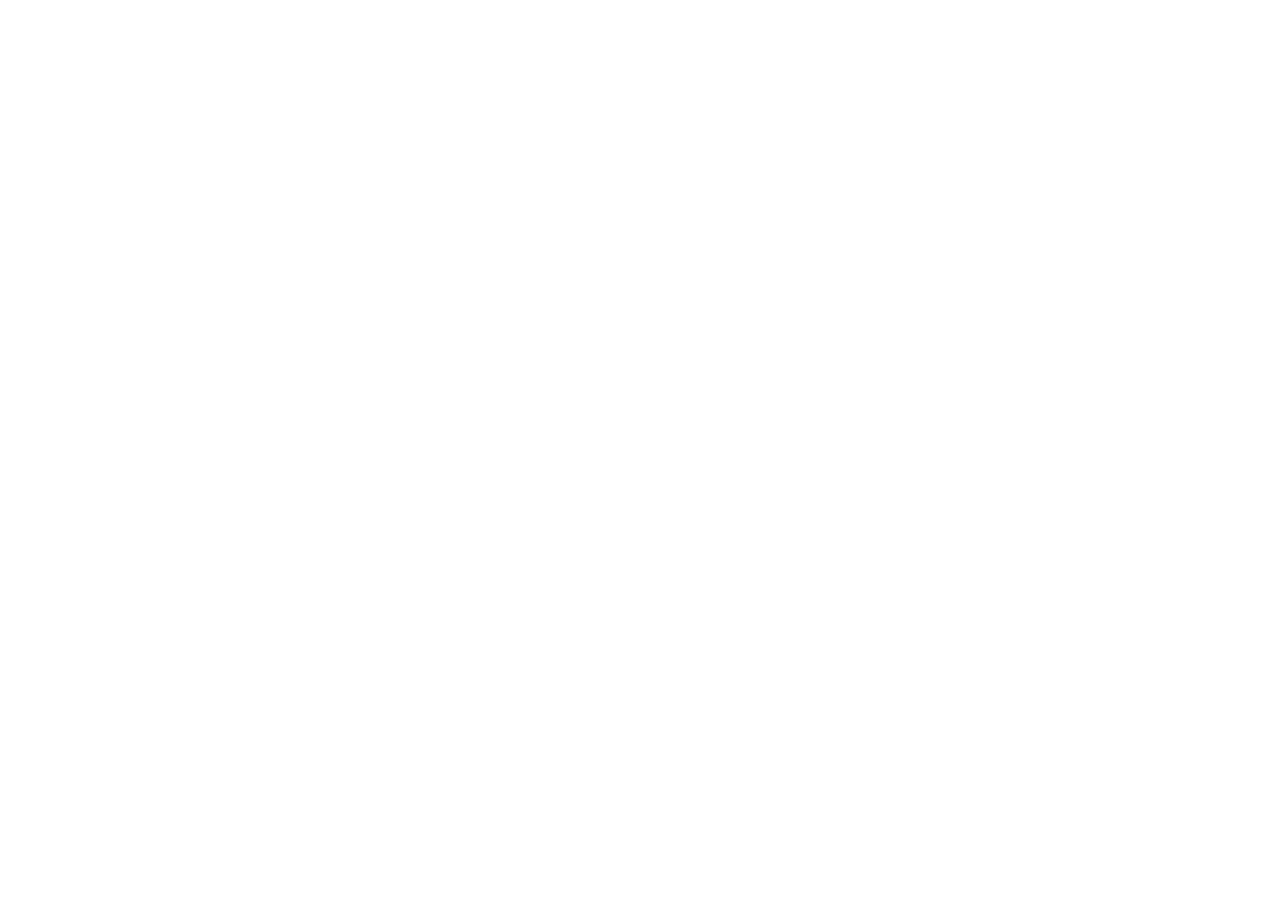
==== index.html @ be5d737d "Initial commit" ====
<!DOCTYPE html>
<html lang="en">
<head>
    <meta charset="UTF-8">
    <meta name="viewport" content="width=device-width, initial-scale=1.0">
    <meta http-equiv="X-UA-Compatible" content="ie=edge">
    <title>Document</title>
</head>
<body>
    
</body>
</html>
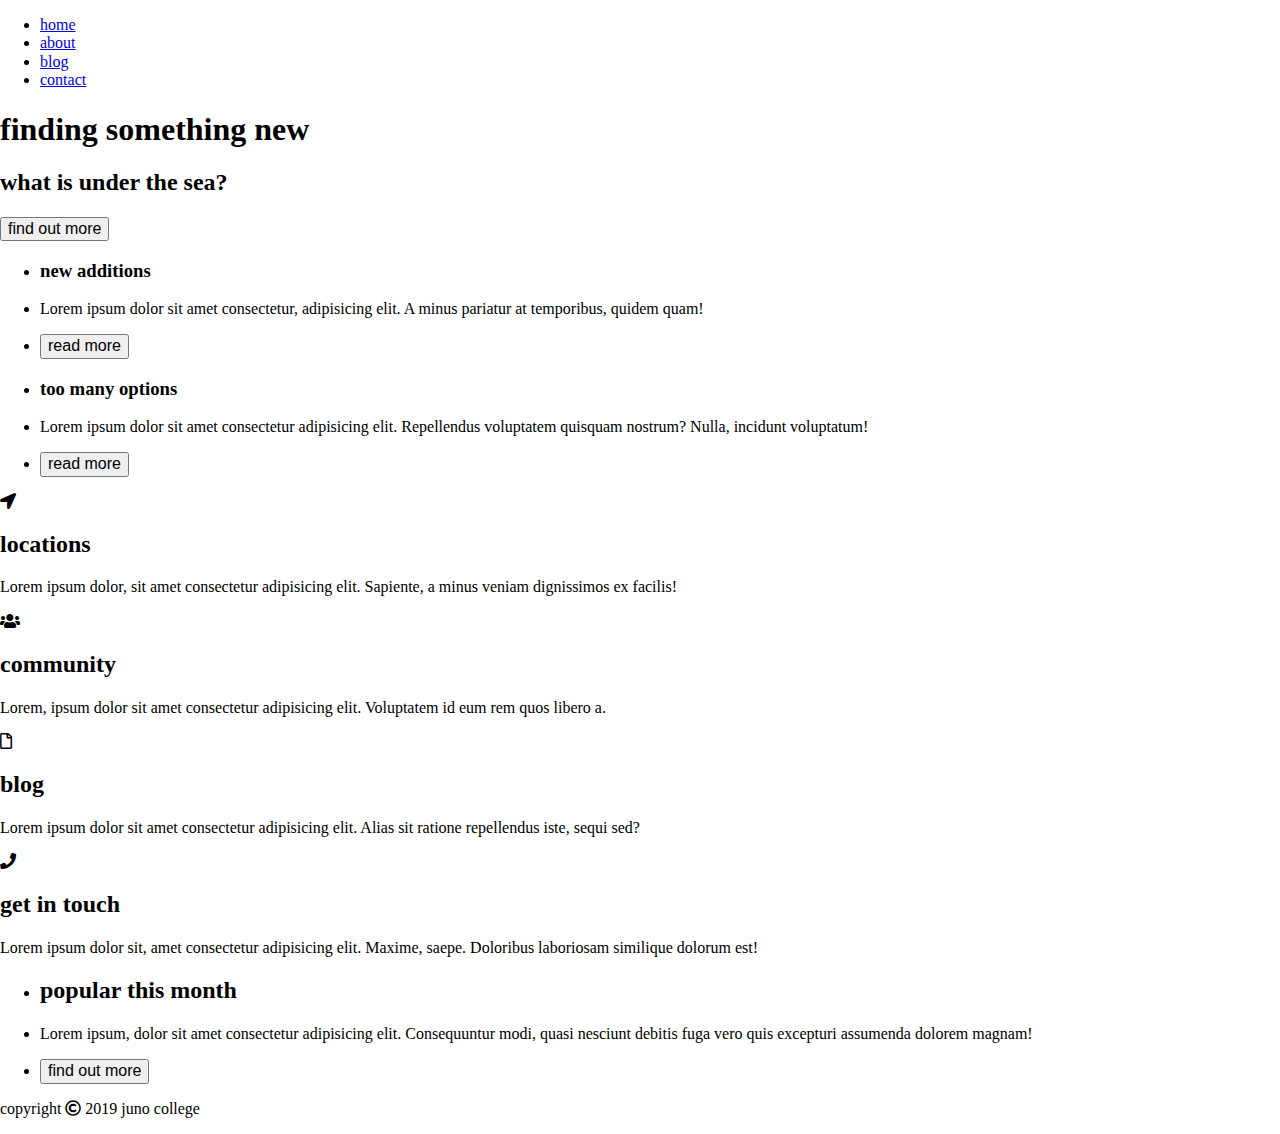
==== commit 5899de17: "Building out HTML structure of index.html" ====
--- a/index.html
+++ b/index.html
@@ -5,8 +5,156 @@
     <meta name="viewport" content="width=device-width, initial-scale=1.0">
     <meta http-equiv="X-UA-Compatible" content="ie=edge">
     <title>Document</title>
+
+    <link href="https://fonts.googleapis.com/css?family=Lato:400,700|Pompiere&display=swap" rel="stylesheet">
+
+    <link href="https://use.fontawesome.com/releases/v5.0.7/css/all.css" rel="stylesheet">
+        
+    <link rel="stylesheet" href="./styles/styles.css">
+
 </head>
 <body>
+    <!-- begin header -->
+    <header>
+        <nav>
+            <ul>
+                <li>
+                    <a href="#home">home</a>
+                </li>
+                <li>
+                    <a href="#about">about</a>
+                </li>
+                <li>
+                    <a href="#blog">blog</a>
+                </li>
+                <li>
+                    <a href="#contact">contact</a>
+                </li>
+            </ul>
+        </nav>
+        <h1>finding something new</h1>
+    </header>
+    <!-- end header section -->
+
+    <!-- begin about section` -->
+    <section class="aboutSection">
+        <h2>what is under the sea?</h2>
+        <p></p>
+        <button>find out more</button>
+    </section>
+    <!-- end about section -->
+
+    <!-- begin latest product section -->
+    <section class="latestProductSection">
+        <div class="latestProductOne">
+            <div class="latestProductImage latestProductOneImage">
+
+            </div>
+            <div class="latestProductOneContent">
+                <ul>
+                    <li>
+                        <h3>new additions</h3>
+                    </li>
+                    <li>
+                        <p>Lorem ipsum dolor sit amet consectetur, adipisicing elit. A minus pariatur at temporibus, quidem quam!</p>
+                    </li>
+                    <li>
+                        <button>read more</button>
+                    </li>
+                </ul>
+            </div>
+        </div>
+        <div class="latestProductTwo">
+            <div class="latestProductImage latestProductTwoImage">
+
+            </div>
+            <div class="latestProductTwoContent">
+                <ul>
+                    <li>
+                        <h3>too many options</h3>
+                    </li>
+                    <li>
+                        <p>Lorem ipsum dolor sit amet consectetur adipisicing elit. Repellendus voluptatem quisquam nostrum? Nulla, incidunt voluptatum!</p>
+                    </li>
+                    <li>
+                        <button>read more</button>
+                    </li>
+                </ul>
+            </div>
+
+        </div>
+    </section>
+    <!-- end latest product section -->
+
+    <!-- begin mid-nav section -->
+    <section class="midNavSection">
+        <div>
+            <i class="fas fa-location-arrow"></i>
+            <h2>locations</h2>
+            <p>Lorem ipsum dolor, sit amet consectetur adipisicing elit. Sapiente, a minus veniam dignissimos ex facilis!</p>
+        </div>
+        <div>
+            <i class="fas fa-users"></i>
+            <h2>community</h2>
+            <p>Lorem, ipsum dolor sit amet consectetur adipisicing elit. Voluptatem id eum rem quos libero a.</p>
+        </div>
+        <div>
+            <i class="far fa-file"></i>
+            <h2>blog</h2>
+            <p>Lorem ipsum dolor sit amet consectetur adipisicing elit. Alias sit ratione repellendus iste, sequi sed?</p>
+        </div>
+        <div>
+            <i class="fas fa-phone"></i>
+            <h2>get in touch</h2>
+            <p>Lorem ipsum dolor sit, amet consectetur adipisicing elit. Maxime, saepe. Doloribus laboriosam similique dolorum est!</p>
+        </div>
+        <div class="midNavImage">
+
+        </div>
+    </section>
+    <!-- end mid-nav section -->
+
+    <!-- begin popular products section -->
+    <section class="popularProductsSection">
+        <div>
+            <div class="popularProductsContentImage">
+
+            </div>
+            <div class="popularProductsContent">
+                <ul>
+                    <li>
+                        <h2>popular this month</h2>
+                    </li>
+                    <li>
+                        <p>Lorem ipsum, dolor sit amet consectetur adipisicing elit. Consequuntur modi, quasi nesciunt debitis fuga vero quis excepturi assumenda dolorem magnam!</p>
+                    </li>
+                    <li>
+                        <button>find out more</button>
+                    </li>
+                </ul>
+            </div>
+        </div>
+        <div class="popularProductsGallery">
+            <div class="popularProductsGalleryImage popularProductsGalleryImage1">
+
+            </div>
+            <div class="popularProductsGalleryImage popularProductsGalleryImage2">
+
+            </div>
+            <div class="popularProductsGalleryImage popularProductsGalleryImage3">
+
+            </div>
+        </div>
+    </section>
+    <!-- end popular products section -->
+
+    <!-- begin footer -->
+    <footer>
+        <div class="footer-copyright">
+            <p>copyright <i class="far fa-copyright"></i> 2019 <span>juno college</span></p>
+        </div>
+    </footer>
+    <!-- end footer -->
     
 </body>
-</html>+</html> --- a/styles/styles.css
+++ b/styles/styles.css
@@ -0,0 +1,190 @@
+html {
+  line-height: 1.15;
+  -ms-text-size-adjust: 100%;
+  -webkit-text-size-adjust: 100%; }
+
+body {
+  margin: 0; }
+
+article, aside, footer, header, nav, section {
+  display: block; }
+
+h1 {
+  font-size: 2em;
+  margin: .67em 0; }
+
+figcaption, figure, main {
+  display: block; }
+
+figure {
+  margin: 1em 40px; }
+
+hr {
+  -webkit-box-sizing: content-box;
+  box-sizing: content-box;
+  height: 0;
+  overflow: visible; }
+
+pre {
+  font-family: monospace,monospace;
+  font-size: 1em; }
+
+a {
+  background-color: transparent;
+  -webkit-text-decoration-skip: objects; }
+
+abbr[title] {
+  border-bottom: none;
+  text-decoration: underline;
+  -webkit-text-decoration: underline dotted;
+  text-decoration: underline dotted; }
+
+b, strong {
+  font-weight: inherit; }
+
+b, strong {
+  font-weight: bolder; }
+
+code, kbd, samp {
+  font-family: monospace,monospace;
+  font-size: 1em; }
+
+dfn {
+  font-style: italic; }
+
+mark {
+  background-color: #ff0;
+  color: #000; }
+
+small {
+  font-size: 80%; }
+
+sub, sup {
+  font-size: 75%;
+  line-height: 0;
+  position: relative;
+  vertical-align: baseline; }
+
+sub {
+  bottom: -.25em; }
+
+sup {
+  top: -.5em; }
+
+audio, video {
+  display: inline-block; }
+
+audio:not([controls]) {
+  display: none;
+  height: 0; }
+
+img {
+  border-style: none; }
+
+svg:not(:root) {
+  overflow: hidden; }
+
+button, input, optgroup, select, textarea {
+  font-family: sans-serif;
+  font-size: 100%;
+  line-height: 1.15;
+  margin: 0; }
+
+button, input {
+  overflow: visible; }
+
+button, select {
+  text-transform: none; }
+
+button, html [type=button], [type=reset], [type=submit] {
+  -webkit-appearance: button; }
+
+button::-moz-focus-inner, [type=button]::-moz-focus-inner, [type=reset]::-moz-focus-inner, [type=submit]::-moz-focus-inner {
+  border-style: none;
+  padding: 0; }
+
+button:-moz-focusring, [type=button]:-moz-focusring, [type=reset]:-moz-focusring, [type=submit]:-moz-focusring {
+  outline: 1px dotted ButtonText; }
+
+fieldset {
+  padding: .35em .75em .625em; }
+
+legend {
+  -webkit-box-sizing: border-box;
+  box-sizing: border-box;
+  color: inherit;
+  display: table;
+  max-width: 100%;
+  padding: 0;
+  white-space: normal; }
+
+progress {
+  display: inline-block;
+  vertical-align: baseline; }
+
+textarea {
+  overflow: auto; }
+
+[type=checkbox], [type=radio] {
+  -webkit-box-sizing: border-box;
+  box-sizing: border-box;
+  padding: 0; }
+
+[type=number]::-webkit-inner-spin-button, [type=number]::-webkit-outer-spin-button {
+  height: auto; }
+
+[type=search] {
+  -webkit-appearance: textfield;
+  outline-offset: -2px; }
+
+[type=search]::-webkit-search-cancel-button, [type=search]::-webkit-search-decoration {
+  -webkit-appearance: none; }
+
+::-webkit-file-upload-button {
+  -webkit-appearance: button;
+  font: inherit; }
+
+details, menu {
+  display: block; }
+
+summary {
+  display: list-item; }
+
+canvas {
+  display: inline-block; }
+
+template {
+  display: none; }
+
+[hidden] {
+  display: none; }
+
+.clearfix:after {
+  visibility: hidden;
+  display: block;
+  font-size: 0;
+  content: '';
+  clear: both;
+  height: 0; }
+
+html {
+  -moz-box-sizing: border-box;
+  -webkit-box-sizing: border-box;
+  box-sizing: border-box; }
+
+*, *:before, *:after {
+  -webkit-box-sizing: inherit;
+  box-sizing: inherit; }
+
+.visuallyhidden:not(:focus):not(:active) {
+  position: absolute;
+  width: 1px;
+  height: 1px;
+  margin: -1px;
+  border: 0;
+  padding: 0;
+  white-space: nowrap;
+  -webkit-clip-path: inset(100%);
+  clip-path: inset(100%);
+  clip: rect(0 0 0);
+  overflow: hidden; }
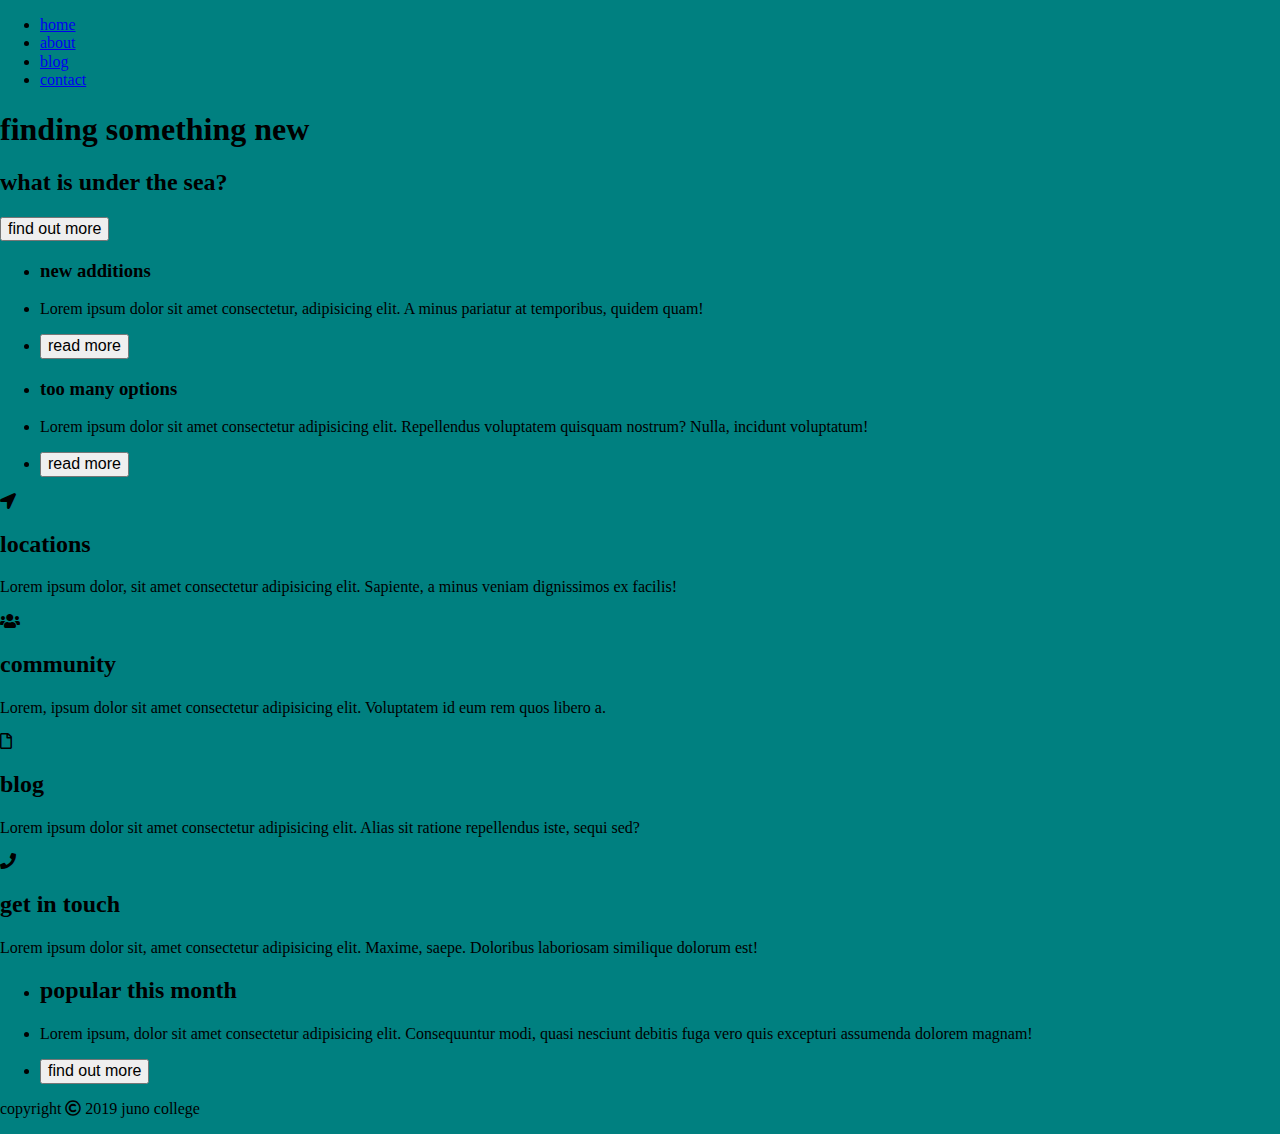
==== commit 26a391c0: "Changing dev environment to use Live SASS compiler and building HTML structure of blog.html page" ====
--- a/index.html
+++ b/index.html
@@ -4,7 +4,7 @@
     <meta charset="UTF-8">
     <meta name="viewport" content="width=device-width, initial-scale=1.0">
     <meta http-equiv="X-UA-Compatible" content="ie=edge">
-    <title>Document</title>
+    <title>Shoe Kloset</title>
 
     <link href="https://fonts.googleapis.com/css?family=Lato:400,700|Pompiere&display=swap" rel="stylesheet">
 
@@ -15,7 +15,7 @@
 </head>
 <body>
     <!-- begin header -->
-    <header>
+    <header id="home">
         <nav>
             <ul>
                 <li>
@@ -25,10 +25,10 @@
                     <a href="#about">about</a>
                 </li>
                 <li>
-                    <a href="#blog">blog</a>
+                    <a href="blog.html">blog</a>
                 </li>
                 <li>
-                    <a href="#contact">contact</a>
+                    <a href="contact.html">contact</a>
                 </li>
             </ul>
         </nav>
@@ -37,7 +37,7 @@
     <!-- end header section -->
 
     <!-- begin about section` -->
-    <section class="aboutSection">
+    <section class="aboutSection" id="about">
         <h2>what is under the sea?</h2>
         <p></p>
         <button>find out more</button>
--- a/styles/styles.css
+++ b/styles/styles.css
@@ -1,163 +1,206 @@
 html {
   line-height: 1.15;
   -ms-text-size-adjust: 100%;
-  -webkit-text-size-adjust: 100%; }
+  -webkit-text-size-adjust: 100%;
+}
 
 body {
-  margin: 0; }
+  margin: 0;
+}
 
 article, aside, footer, header, nav, section {
-  display: block; }
+  display: block;
+}
 
 h1 {
   font-size: 2em;
-  margin: .67em 0; }
+  margin: .67em 0;
+}
 
 figcaption, figure, main {
-  display: block; }
+  display: block;
+}
 
 figure {
-  margin: 1em 40px; }
+  margin: 1em 40px;
+}
 
 hr {
   -webkit-box-sizing: content-box;
-  box-sizing: content-box;
+          box-sizing: content-box;
   height: 0;
-  overflow: visible; }
+  overflow: visible;
+}
 
 pre {
   font-family: monospace,monospace;
-  font-size: 1em; }
+  font-size: 1em;
+}
 
 a {
   background-color: transparent;
-  -webkit-text-decoration-skip: objects; }
+  -webkit-text-decoration-skip: objects;
+}
 
 abbr[title] {
   border-bottom: none;
   text-decoration: underline;
   -webkit-text-decoration: underline dotted;
-  text-decoration: underline dotted; }
+          text-decoration: underline dotted;
+}
 
 b, strong {
-  font-weight: inherit; }
+  font-weight: inherit;
+}
 
 b, strong {
-  font-weight: bolder; }
+  font-weight: bolder;
+}
 
 code, kbd, samp {
   font-family: monospace,monospace;
-  font-size: 1em; }
+  font-size: 1em;
+}
 
 dfn {
-  font-style: italic; }
+  font-style: italic;
+}
 
 mark {
   background-color: #ff0;
-  color: #000; }
+  color: #000;
+}
 
 small {
-  font-size: 80%; }
+  font-size: 80%;
+}
 
 sub, sup {
   font-size: 75%;
   line-height: 0;
   position: relative;
-  vertical-align: baseline; }
+  vertical-align: baseline;
+}
 
 sub {
-  bottom: -.25em; }
+  bottom: -.25em;
+}
 
 sup {
-  top: -.5em; }
+  top: -.5em;
+}
 
 audio, video {
-  display: inline-block; }
+  display: inline-block;
+}
 
 audio:not([controls]) {
   display: none;
-  height: 0; }
+  height: 0;
+}
 
 img {
-  border-style: none; }
+  border-style: none;
+}
 
 svg:not(:root) {
-  overflow: hidden; }
+  overflow: hidden;
+}
 
 button, input, optgroup, select, textarea {
   font-family: sans-serif;
   font-size: 100%;
   line-height: 1.15;
-  margin: 0; }
+  margin: 0;
+}
 
 button, input {
-  overflow: visible; }
+  overflow: visible;
+}
 
 button, select {
-  text-transform: none; }
+  text-transform: none;
+}
 
 button, html [type=button], [type=reset], [type=submit] {
-  -webkit-appearance: button; }
+  -webkit-appearance: button;
+}
 
 button::-moz-focus-inner, [type=button]::-moz-focus-inner, [type=reset]::-moz-focus-inner, [type=submit]::-moz-focus-inner {
   border-style: none;
-  padding: 0; }
+  padding: 0;
+}
 
 button:-moz-focusring, [type=button]:-moz-focusring, [type=reset]:-moz-focusring, [type=submit]:-moz-focusring {
-  outline: 1px dotted ButtonText; }
+  outline: 1px dotted ButtonText;
+}
 
 fieldset {
-  padding: .35em .75em .625em; }
+  padding: .35em .75em .625em;
+}
 
 legend {
   -webkit-box-sizing: border-box;
-  box-sizing: border-box;
+          box-sizing: border-box;
   color: inherit;
   display: table;
   max-width: 100%;
   padding: 0;
-  white-space: normal; }
+  white-space: normal;
+}
 
 progress {
   display: inline-block;
-  vertical-align: baseline; }
+  vertical-align: baseline;
+}
 
 textarea {
-  overflow: auto; }
+  overflow: auto;
+}
 
 [type=checkbox], [type=radio] {
   -webkit-box-sizing: border-box;
-  box-sizing: border-box;
-  padding: 0; }
+          box-sizing: border-box;
+  padding: 0;
+}
 
 [type=number]::-webkit-inner-spin-button, [type=number]::-webkit-outer-spin-button {
-  height: auto; }
+  height: auto;
+}
 
 [type=search] {
   -webkit-appearance: textfield;
-  outline-offset: -2px; }
+  outline-offset: -2px;
+}
 
 [type=search]::-webkit-search-cancel-button, [type=search]::-webkit-search-decoration {
-  -webkit-appearance: none; }
+  -webkit-appearance: none;
+}
 
 ::-webkit-file-upload-button {
   -webkit-appearance: button;
-  font: inherit; }
+  font: inherit;
+}
 
 details, menu {
-  display: block; }
+  display: block;
+}
 
 summary {
-  display: list-item; }
+  display: list-item;
+}
 
 canvas {
-  display: inline-block; }
+  display: inline-block;
+}
 
 template {
-  display: none; }
+  display: none;
+}
 
 [hidden] {
-  display: none; }
+  display: none;
+}
 
 .clearfix:after {
   visibility: hidden;
@@ -165,16 +208,18 @@
   font-size: 0;
   content: '';
   clear: both;
-  height: 0; }
+  height: 0;
+}
 
 html {
-  -moz-box-sizing: border-box;
   -webkit-box-sizing: border-box;
-  box-sizing: border-box; }
+  box-sizing: border-box;
+}
 
 *, *:before, *:after {
   -webkit-box-sizing: inherit;
-  box-sizing: inherit; }
+          box-sizing: inherit;
+}
 
 .visuallyhidden:not(:focus):not(:active) {
   position: absolute;
@@ -185,6 +230,11 @@
   padding: 0;
   white-space: nowrap;
   -webkit-clip-path: inset(100%);
-  clip-path: inset(100%);
+          clip-path: inset(100%);
   clip: rect(0 0 0);
-  overflow: hidden; }
+  overflow: hidden;
+}
+
+body {
+  background: teal;
+}
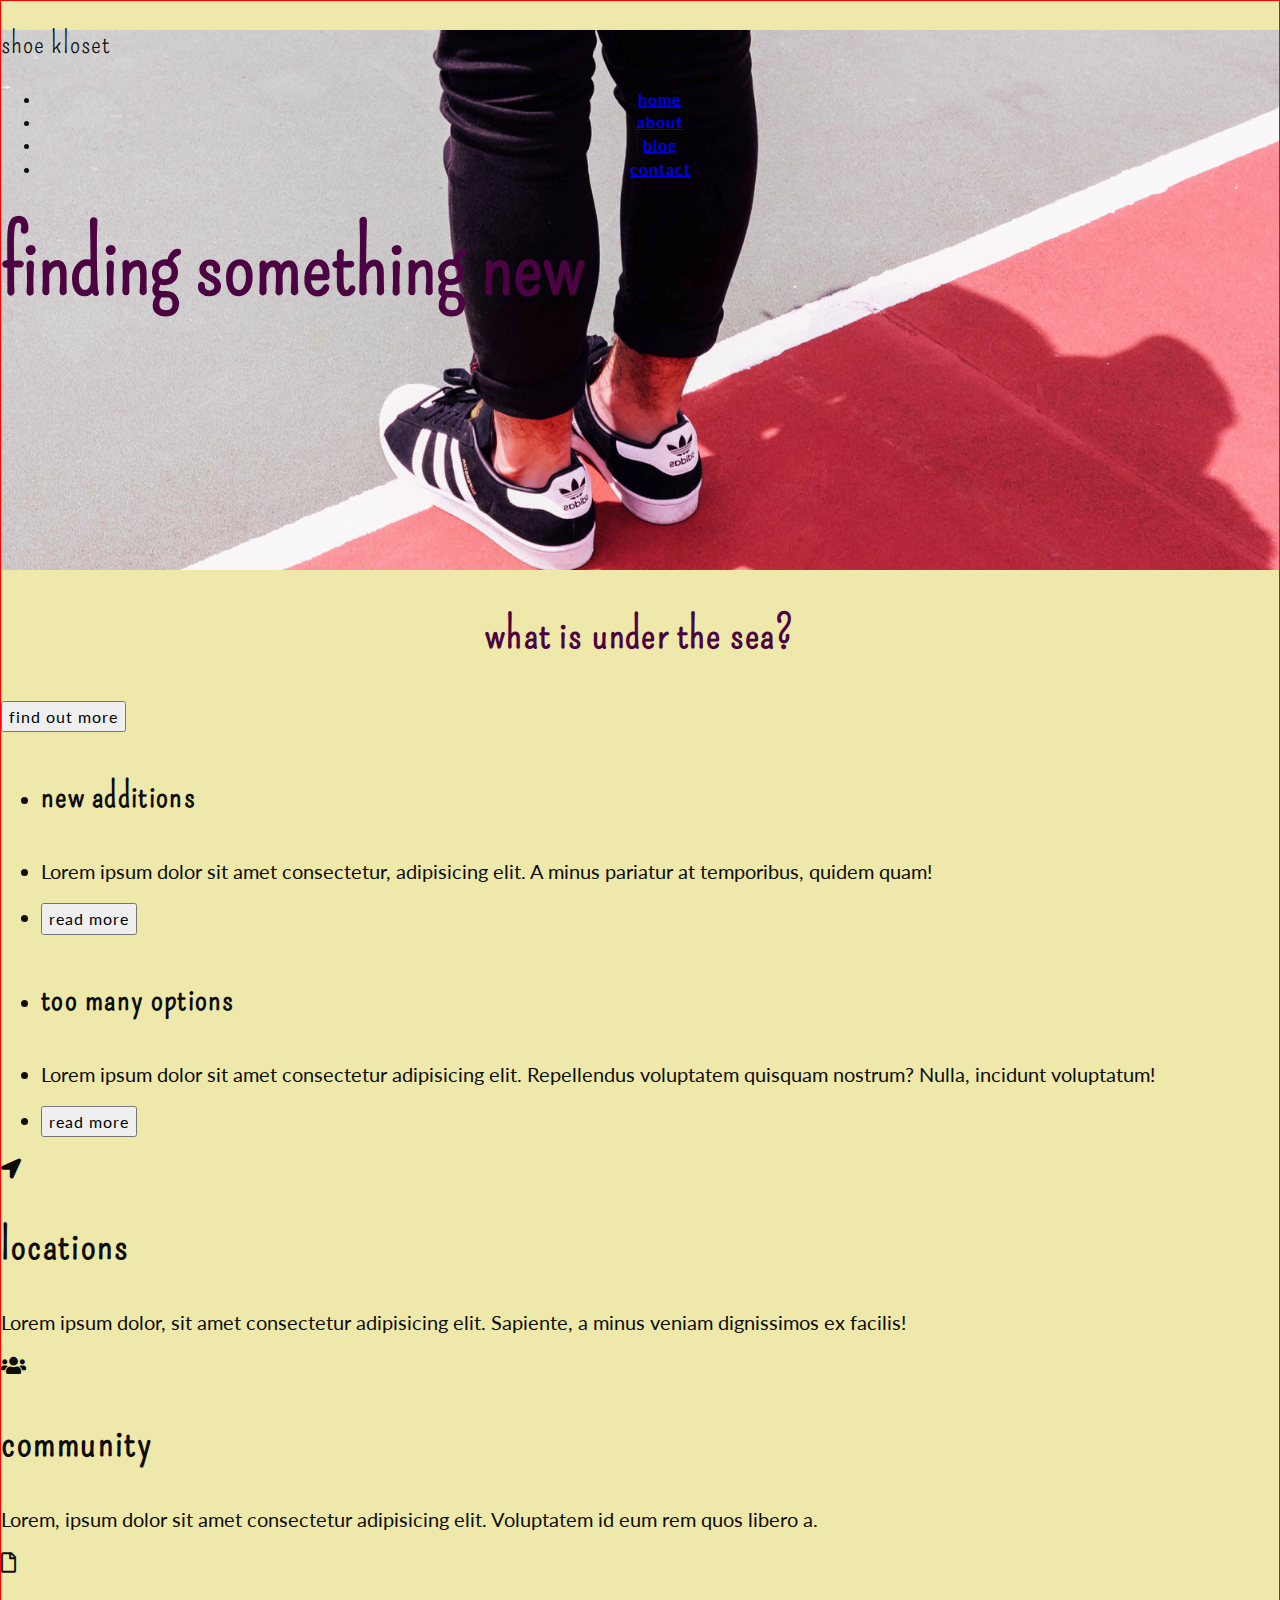
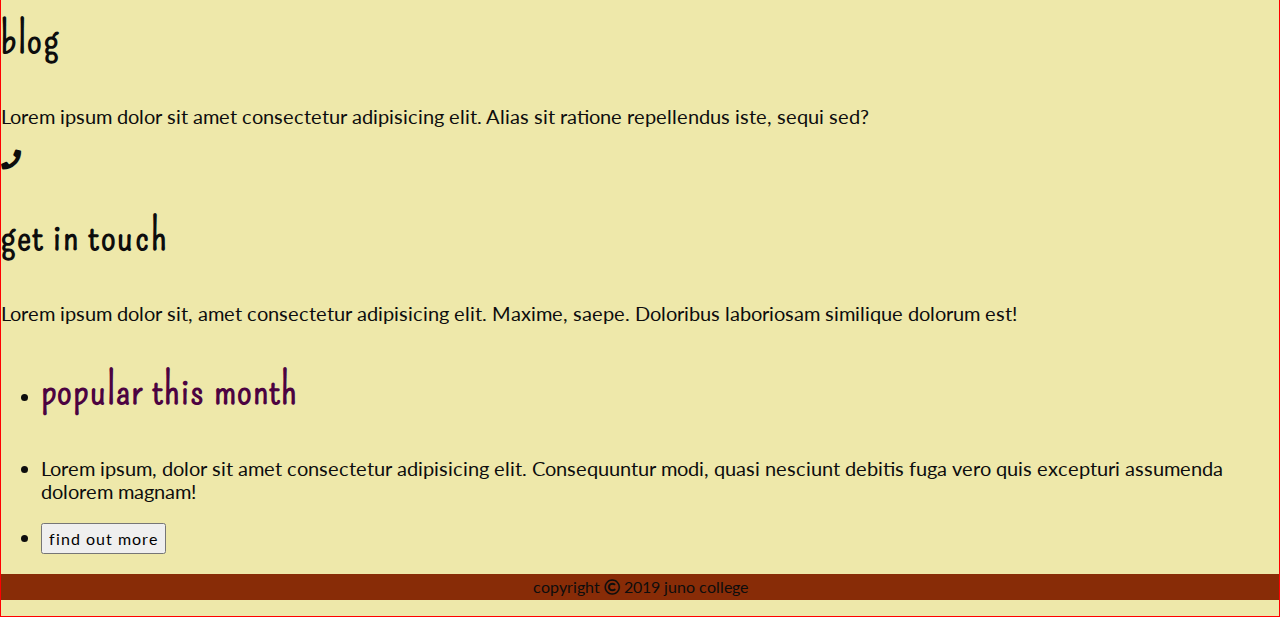
==== commit 239f363d: "Initial CSS stylings, variables and mixins" ====
--- a/index.html
+++ b/index.html
@@ -15,7 +15,8 @@
 </head>
 <body>
     <!-- begin header -->
-    <header id="home">
+    <header id="home" class="headerIndex">
+        <p class="logo">shoe kloset</p>
         <nav>
             <ul>
                 <li>
@@ -38,7 +39,7 @@
 
     <!-- begin about section` -->
     <section class="aboutSection" id="about">
-        <h2>what is under the sea?</h2>
+        <h3 class="headingThreeTypeTwo">what is under the sea?</h3>
         <p></p>
         <button>find out more</button>
     </section>
@@ -53,7 +54,7 @@
             <div class="latestProductOneContent">
                 <ul>
                     <li>
-                        <h3>new additions</h3>
+                        <h4>new additions</h4>
                     </li>
                     <li>
                         <p>Lorem ipsum dolor sit amet consectetur, adipisicing elit. A minus pariatur at temporibus, quidem quam!</p>
@@ -71,7 +72,7 @@
             <div class="latestProductTwoContent">
                 <ul>
                     <li>
-                        <h3>too many options</h3>
+                        <h4>too many options</h4>
                     </li>
                     <li>
                         <p>Lorem ipsum dolor sit amet consectetur adipisicing elit. Repellendus voluptatem quisquam nostrum? Nulla, incidunt voluptatum!</p>
@@ -90,22 +91,22 @@
     <section class="midNavSection">
         <div>
             <i class="fas fa-location-arrow"></i>
-            <h2>locations</h2>
+            <h3 class="headingThreeTypeOne">locations</h3>
             <p>Lorem ipsum dolor, sit amet consectetur adipisicing elit. Sapiente, a minus veniam dignissimos ex facilis!</p>
         </div>
         <div>
             <i class="fas fa-users"></i>
-            <h2>community</h2>
+            <h3 class="headingThreeTypeOne">community</h3>
             <p>Lorem, ipsum dolor sit amet consectetur adipisicing elit. Voluptatem id eum rem quos libero a.</p>
         </div>
         <div>
             <i class="far fa-file"></i>
-            <h2>blog</h2>
+            <h3 class="headingThreeTypeOne">blog</h3>
             <p>Lorem ipsum dolor sit amet consectetur adipisicing elit. Alias sit ratione repellendus iste, sequi sed?</p>
         </div>
         <div>
             <i class="fas fa-phone"></i>
-            <h2>get in touch</h2>
+            <h3 class="headingThreeTypeOne">get in touch</h3>
             <p>Lorem ipsum dolor sit, amet consectetur adipisicing elit. Maxime, saepe. Doloribus laboriosam similique dolorum est!</p>
         </div>
         <div class="midNavImage">
@@ -123,7 +124,7 @@
             <div class="popularProductsContent">
                 <ul>
                     <li>
-                        <h2>popular this month</h2>
+                        <h3 class="headingThreeTypeThree">popular this month</h3>
                     </li>
                     <li>
                         <p>Lorem ipsum, dolor sit amet consectetur adipisicing elit. Consequuntur modi, quasi nesciunt debitis fuga vero quis excepturi assumenda dolorem magnam!</p>
--- a/styles/styles.css
+++ b/styles/styles.css
@@ -236,5 +236,112 @@
 }
 
 body {
-  background: teal;
-}
+  border: 1px solid red;
+}
+
+body {
+  font-family: 'Lato', sans-serif;
+  font-size: 125%;
+  color: #0D0D0D;
+}
+
+h1 {
+  font-family: 'Pompiere', cursive;
+  font-size: 5.5rem;
+  line-height: 3.2rem;
+  color: #4C0341;
+}
+
+h2 {
+  font-family: 'Pompiere', cursive;
+  font-size: 3.2rem;
+  line-height: 64px;
+  color: #4C0341;
+}
+
+h3 {
+  font-family: 'Pompiere', cursive;
+  font-size: 2.6rem;
+}
+
+.headingThreeTypeOne {
+  letter-spacing: 1.6px;
+}
+
+.headingThreeTypeTwo {
+  color: #4C0341;
+  letter-spacing: 1.2px;
+  text-align: center;
+}
+
+.headingThreeTypeThree {
+  color: #4C0341;
+  letter-spacing: 1.2px;
+}
+
+h4 {
+  font-family: 'Pompiere', cursive;
+  font-size: 2.1rem;
+  letter-spacing: 1.3px;
+}
+
+.logo {
+  font-family: 'Pompiere', cursive;
+  font-size: 1.79rem;
+  line-height: 1.8rem;
+  letter-spacing: 1.1px;
+}
+
+h5 {
+  font-family: 'Pompiere', cursive;
+  font-size: 1.5rem;
+  letter-spacing: 1.3px;
+  color: #4C0341;
+}
+
+button {
+  font-family: 'Lato', sans-serif;
+  font-size: 1rem;
+  line-height: 1.6rem;
+  letter-spacing: 1px;
+  text-align: center;
+}
+
+header.headerIndex {
+  background: url("../assets/header-image.jpg");
+  background-size: cover;
+  height: 60vh;
+}
+
+header.headerBlog {
+  background: url("../assets/blog-header.jpg");
+  background-size: cover;
+  height: 60vh;
+}
+
+header.headerContact {
+  background: url("../assets/contact-image.jpg");
+  background-size: cover;
+  height: 60vh;
+}
+
+nav {
+  font-family: 'Lato', sans-serif;
+  font-weight: bold;
+  font-size: 1rem;
+  line-height: 1.45rem;
+  letter-spacing: 1px;
+  text-align: center;
+}
+
+body {
+  background: palegoldenrod;
+}
+
+footer {
+  font-family: 'Lato', sans-serif;
+  font-size: 1rem;
+  line-height: 1.6rem;
+  text-align: center;
+  background-color: #882C07;
+}
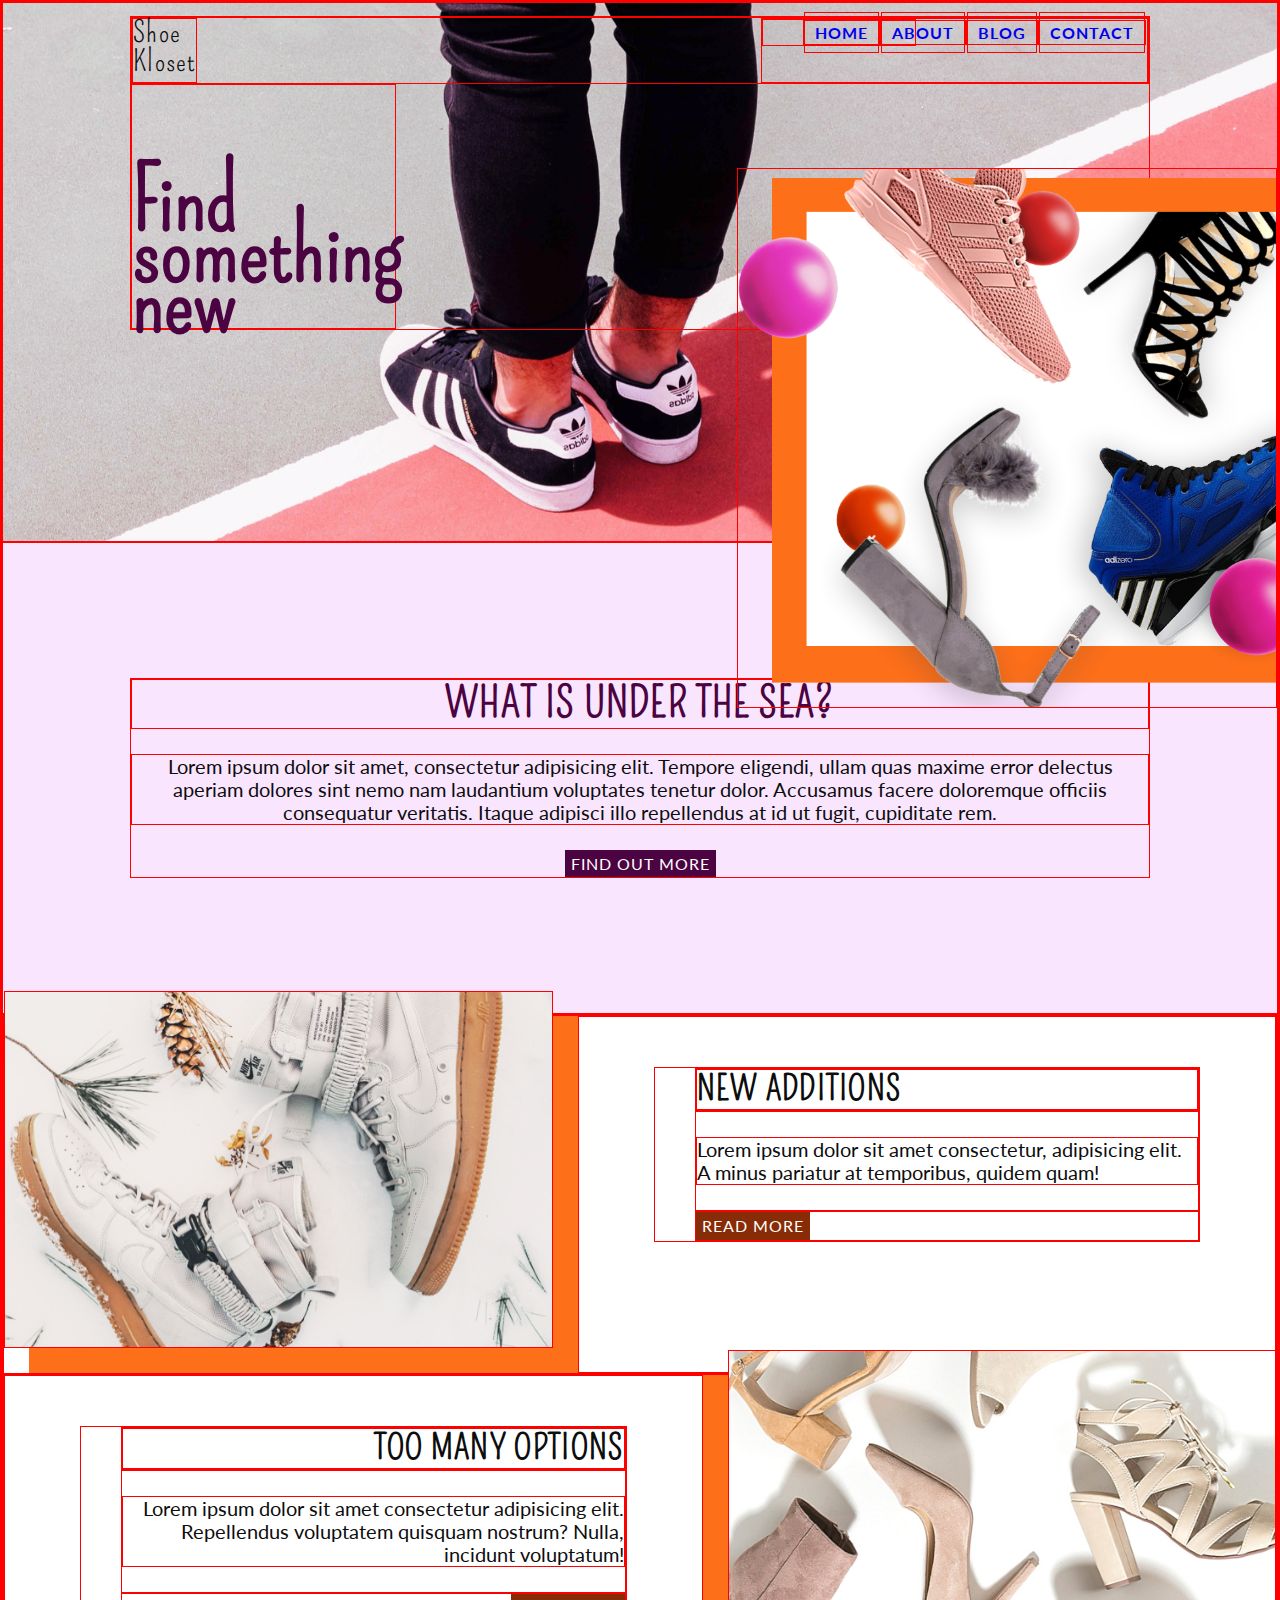
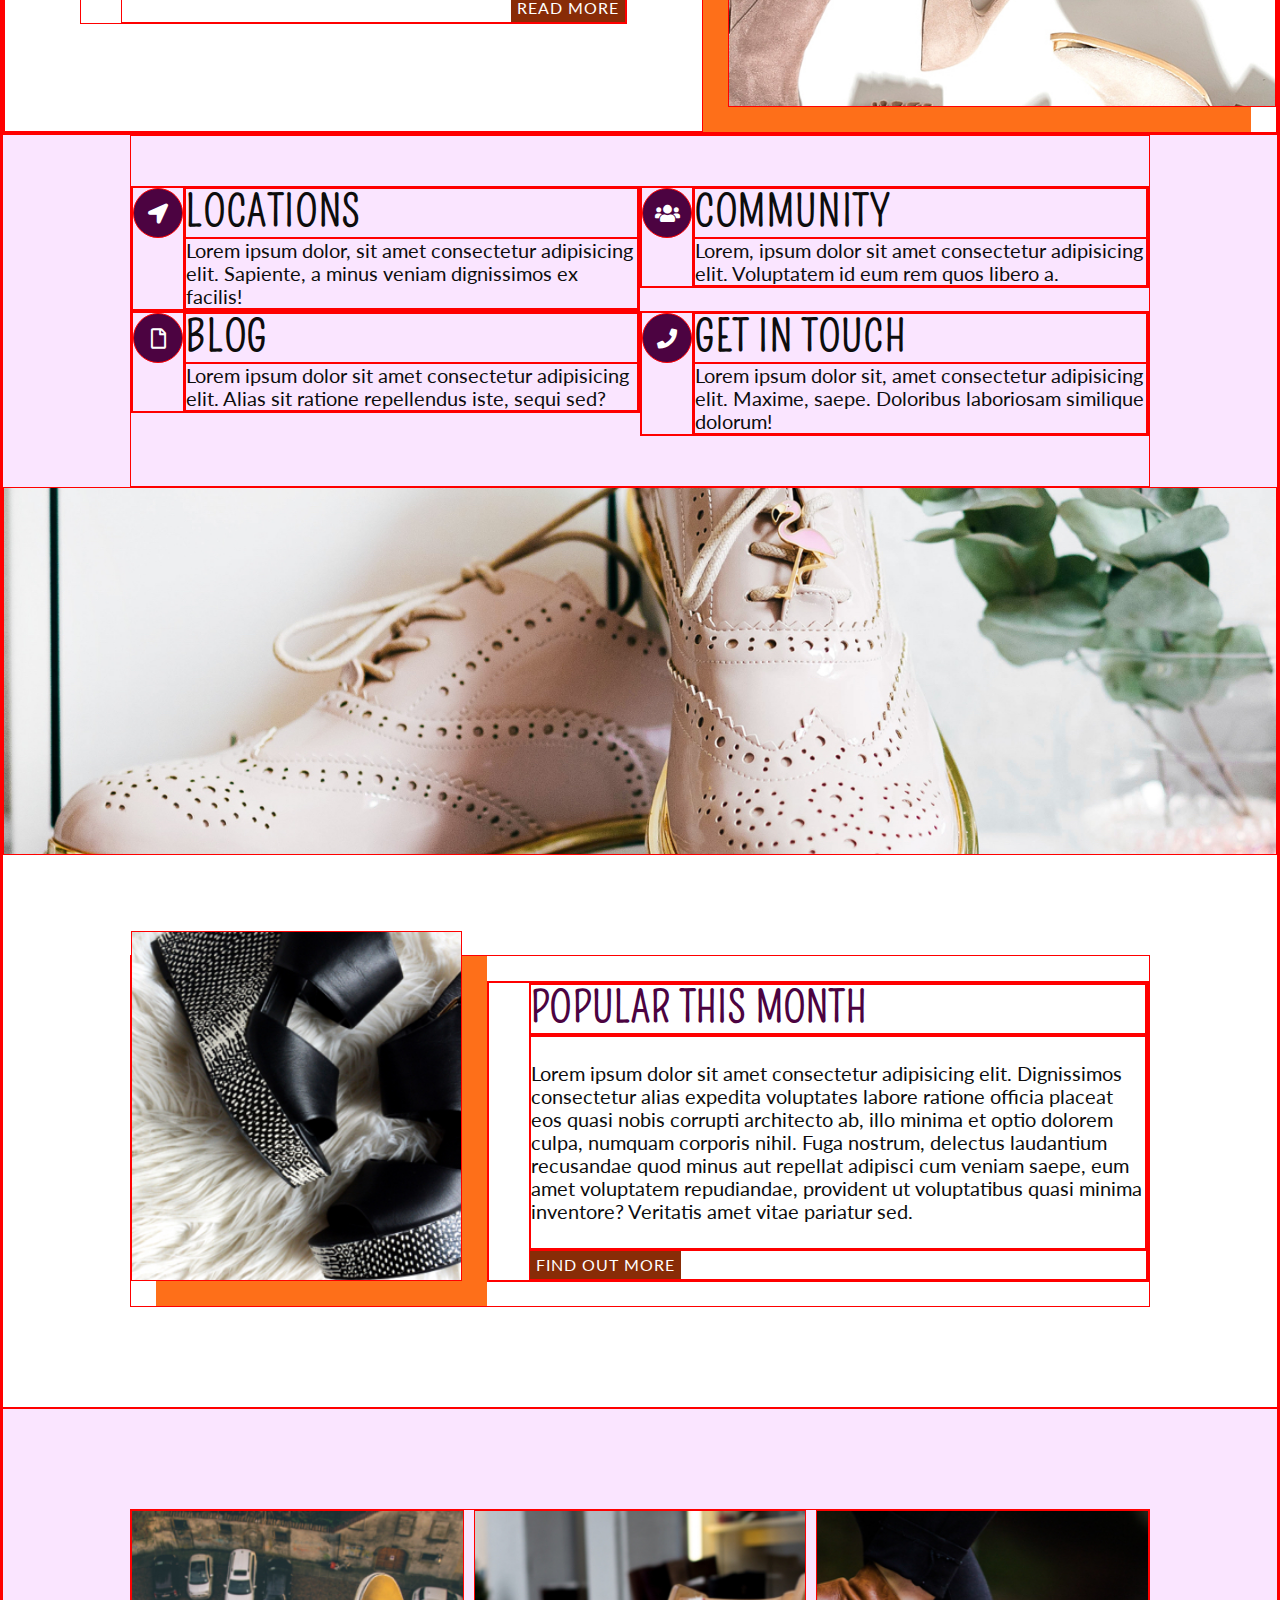
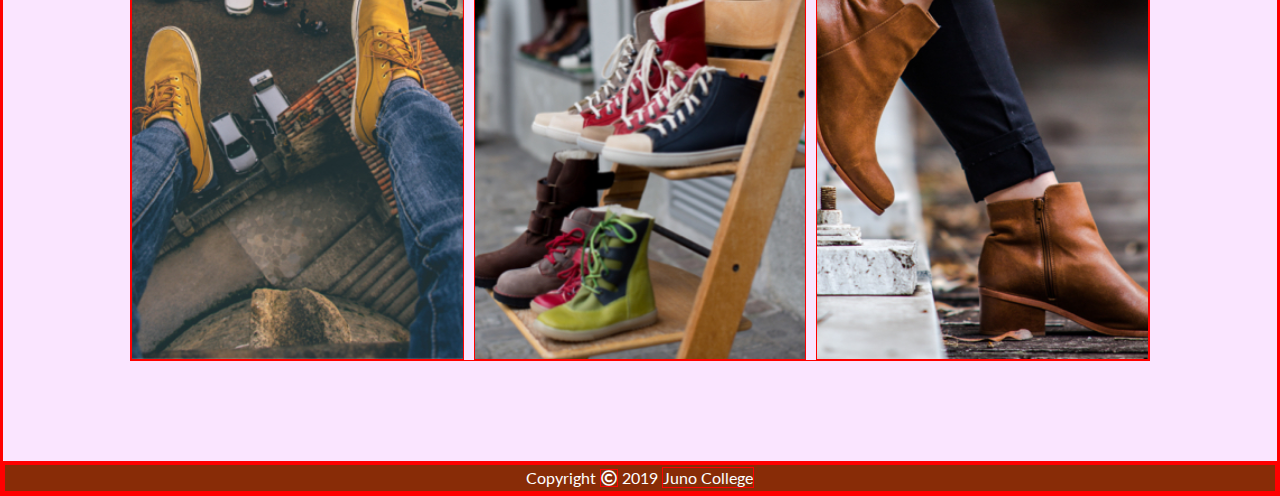
==== commit ba7da5b3: "Most CSS for index.html complete. Begin styling blog.html" ====
--- a/index.html
+++ b/index.html
@@ -16,32 +16,45 @@
 <body>
     <!-- begin header -->
     <header id="home" class="headerIndex">
-        <p class="logo">shoe kloset</p>
-        <nav>
-            <ul>
-                <li>
-                    <a href="#home">home</a>
-                </li>
-                <li>
-                    <a href="#about">about</a>
-                </li>
-                <li>
-                    <a href="blog.html">blog</a>
-                </li>
-                <li>
-                    <a href="contact.html">contact</a>
-                </li>
-            </ul>
-        </nav>
-        <h1>finding something new</h1>
+        <!-- begin wrapper -->
+        <div class="wrapper">
+            <div class="flexContainerNav">
+                <p class="logo">shoe kloset</p>
+                <nav>
+                    <ul>
+                        <li>
+                            <a href="#home">home</a>
+                        </li>
+                        <li>
+                            <a href="#about">about</a>
+                        </li>
+                        <li>
+                            <a href="blog.html">blog</a>
+                        </li>
+                        <li>
+                            <a href="contact.html">contact</a>
+                        </li>
+                    </ul>
+                </nav>
+            </div>
+            <h1>find something new</h1>
+        </div>
+        <!-- end wrapper -->
     </header>
     <!-- end header section -->
 
     <!-- begin about section` -->
     <section class="aboutSection" id="about">
-        <h3 class="headingThreeTypeTwo">what is under the sea?</h3>
-        <p></p>
-        <button>find out more</button>
+        <div class="aboutImage">
+
+        </div>
+        <!-- begin wrapper -->
+        <div class="wrapper">
+            <h3 class="headingThreeTypeTwo">what is under the sea?</h3>
+            <p>Lorem ipsum dolor sit amet, consectetur adipisicing elit. Tempore eligendi, ullam quas maxime error delectus aperiam dolores sint nemo nam laudantium voluptates tenetur dolor. Accusamus facere doloremque officiis consequatur veritatis. Itaque adipisci illo repellendus at id ut fugit, cupiditate rem.</p>
+            <button>find out more</button>
+        </div>
+        <!-- end wrapper -->
     </section>
     <!-- end about section -->
 
@@ -89,25 +102,48 @@
 
     <!-- begin mid-nav section -->
     <section class="midNavSection">
-        <div>
-            <i class="fas fa-location-arrow"></i>
-            <h3 class="headingThreeTypeOne">locations</h3>
-            <p>Lorem ipsum dolor, sit amet consectetur adipisicing elit. Sapiente, a minus veniam dignissimos ex facilis!</p>
-        </div>
-        <div>
-            <i class="fas fa-users"></i>
-            <h3 class="headingThreeTypeOne">community</h3>
-            <p>Lorem, ipsum dolor sit amet consectetur adipisicing elit. Voluptatem id eum rem quos libero a.</p>
-        </div>
-        <div>
-            <i class="far fa-file"></i>
-            <h3 class="headingThreeTypeOne">blog</h3>
-            <p>Lorem ipsum dolor sit amet consectetur adipisicing elit. Alias sit ratione repellendus iste, sequi sed?</p>
-        </div>
-        <div>
-            <i class="fas fa-phone"></i>
-            <h3 class="headingThreeTypeOne">get in touch</h3>
-            <p>Lorem ipsum dolor sit, amet consectetur adipisicing elit. Maxime, saepe. Doloribus laboriosam similique dolorum est!</p>
+        <div class="flexContainerMidNav wrapper">
+            <div class="flexContainerMidNavElements">
+                <div class="midNavIcon">
+                    <i class="fas fa-location-arrow"></i>
+                </div>
+                <div class="flexContainerMidNavContent">
+                    <h3 class="headingThreeTypeOne">locations</h3>
+                    <p>Lorem ipsum dolor, sit amet consectetur adipisicing elit. Sapiente, a minus veniam dignissimos ex facilis!</p>
+    
+                </div>
+            </div>
+            <div class="flexContainerMidNavElements">
+                <div class="midNavIcon">
+                    <i class="fas fa-users"></i>
+                </div>
+                <div class="flexContainerMidNavContent">
+                    <h3 class="headingThreeTypeOne">community</h3>
+                    <p>Lorem, ipsum dolor sit amet consectetur adipisicing elit. Voluptatem id eum rem quos libero a.</p>
+    
+                </div>
+            </div>
+            <div class="flexContainerMidNavElements">
+                <div class="midNavIcon">
+                    <i class="far fa-file"></i>
+                </div>
+                <div class="flexContainerMidNavContent">
+                    <h3 class="headingThreeTypeOne">blog</h3>
+                    <p>Lorem ipsum dolor sit amet consectetur adipisicing elit. Alias sit ratione repellendus iste, sequi sed?</p>
+    
+                </div>
+            </div>
+            <div class="flexContainerMidNavElements">
+                <div class="midNavIcon">
+                    <i class="fas fa-phone"></i>
+                </div>
+                <div class="flexContainerMidNavContent">
+                    <h3 class="headingThreeTypeOne">get in touch</h3>
+                    <p>Lorem ipsum dolor sit, amet consectetur adipisicing elit. Maxime, saepe. Doloribus laboriosam similique dolorum!</p>
+    
+                </div>
+            </div>
+
         </div>
         <div class="midNavImage">
 
@@ -117,7 +153,7 @@
 
     <!-- begin popular products section -->
     <section class="popularProductsSection">
-        <div>
+        <div class="flexContainerPopularProducts wrapper">
             <div class="popularProductsContentImage">
 
             </div>
@@ -127,7 +163,7 @@
                         <h3 class="headingThreeTypeThree">popular this month</h3>
                     </li>
                     <li>
-                        <p>Lorem ipsum, dolor sit amet consectetur adipisicing elit. Consequuntur modi, quasi nesciunt debitis fuga vero quis excepturi assumenda dolorem magnam!</p>
+                        <p>Lorem ipsum dolor sit amet consectetur adipisicing elit. Dignissimos consectetur alias expedita voluptates labore ratione officia placeat eos quasi nobis corrupti architecto ab, illo minima et optio dolorem culpa, numquam corporis nihil. Fuga nostrum, delectus laudantium recusandae quod minus aut repellat adipisci cum veniam saepe, eum amet voluptatem repudiandae, provident ut voluptatibus quasi minima inventore? Veritatis amet vitae pariatur sed.</p>
                     </li>
                     <li>
                         <button>find out more</button>
@@ -135,19 +171,25 @@
                 </ul>
             </div>
         </div>
-        <div class="popularProductsGallery">
-            <div class="popularProductsGalleryImage popularProductsGalleryImage1">
-
-            </div>
-            <div class="popularProductsGalleryImage popularProductsGalleryImage2">
-
-            </div>
-            <div class="popularProductsGalleryImage popularProductsGalleryImage3">
-
-            </div>
-        </div>
     </section>
     <!-- end popular products section -->
+    
+    <!-- begin gallery section -->
+    <section class="gallerySection">
+            <div class="flexContainerGallery wrapper">
+                <div class="galleryImage galleryImage1">
+        
+                </div>
+                <div class="galleryImage galleryImage2">
+        
+                </div>
+                <div class="galleryImage galleryImage3">
+        
+                </div>
+            </div>
+
+    </section>
+    <!-- end gallery section -->
 
     <!-- begin footer -->
     <footer>
--- a/styles/styles.css
+++ b/styles/styles.css
@@ -235,7 +235,7 @@
   overflow: hidden;
 }
 
-body {
+* {
   border: 1px solid red;
 }
 
@@ -243,6 +243,10 @@
   font-family: 'Lato', sans-serif;
   font-size: 125%;
   color: #0D0D0D;
+}
+
+.wrapper {
+  margin: 0 10%;
 }
 
 h1 {
@@ -250,6 +254,13 @@
   font-size: 5.5rem;
   line-height: 3.2rem;
   color: #4C0341;
+  margin: 0;
+  padding-top: 10vh;
+  width: 26%;
+}
+
+h1::first-letter {
+  text-transform: capitalize;
 }
 
 h2 {
@@ -257,11 +268,15 @@
   font-size: 3.2rem;
   line-height: 64px;
   color: #4C0341;
+  margin: 0;
+  text-transform: uppercase;
 }
 
 h3 {
   font-family: 'Pompiere', cursive;
   font-size: 2.6rem;
+  margin: 0;
+  text-transform: uppercase;
 }
 
 .headingThreeTypeOne {
@@ -283,6 +298,8 @@
   font-family: 'Pompiere', cursive;
   font-size: 2.1rem;
   letter-spacing: 1.3px;
+  margin: 0;
+  text-transform: uppercase;
 }
 
 .logo {
@@ -290,6 +307,10 @@
   font-size: 1.79rem;
   line-height: 1.8rem;
   letter-spacing: 1.1px;
+  margin: 0;
+  text-transform: capitalize;
+  width: 65px;
+  height: 65px;
 }
 
 h5 {
@@ -297,6 +318,8 @@
   font-size: 1.5rem;
   letter-spacing: 1.3px;
   color: #4C0341;
+  margin: 0;
+  text-transform: uppercase;
 }
 
 button {
@@ -305,23 +328,42 @@
   line-height: 1.6rem;
   letter-spacing: 1px;
   text-align: center;
+  text-transform: uppercase;
+  color: #fff;
+  border: none;
+}
+
+p {
+  margin: 0;
+}
+
+ul {
+  list-style-type: none;
+  margin: 0;
 }
 
 header.headerIndex {
   background: url("../assets/header-image.jpg");
   background-size: cover;
+  background-repeat: no-repeat;
+  background-position: center;
   height: 60vh;
+  padding-top: 1%;
 }
 
 header.headerBlog {
   background: url("../assets/blog-header.jpg");
   background-size: cover;
+  background-repeat: no-repeat;
+  background-position: center;
   height: 60vh;
 }
 
 header.headerContact {
   background: url("../assets/contact-image.jpg");
   background-size: cover;
+  background-repeat: no-repeat;
+  background-position: center;
   height: 60vh;
 }
 
@@ -334,8 +376,407 @@
   text-align: center;
 }
 
-body {
-  background: palegoldenrod;
+.flexContainerNav {
+  display: -webkit-box;
+  display: -ms-flexbox;
+  display: flex;
+  -webkit-box-orient: horizontal;
+  -webkit-box-direction: normal;
+      -ms-flex-flow: row nowrap;
+          flex-flow: row nowrap;
+  -webkit-box-pack: justify;
+      -ms-flex-pack: justify;
+          justify-content: space-between;
+}
+
+nav ul {
+  list-style-type: none;
+  display: -webkit-box;
+  display: -ms-flexbox;
+  display: flex;
+  -webkit-box-orient: horizontal;
+  -webkit-box-direction: normal;
+      -ms-flex-flow: row nowrap;
+          flex-flow: row nowrap;
+  width: 40%;
+  -webkit-box-pack: justify;
+      -ms-flex-pack: justify;
+          justify-content: space-between;
+  -webkit-box-align: start;
+      -ms-flex-align: start;
+          align-items: flex-start;
+}
+
+nav a {
+  text-transform: uppercase;
+  text-decoration: none;
+  padding: 10px;
+}
+
+nav a:hover {
+  background-color: #4C0341;
+  color: #fff;
+}
+
+.aboutSection, .midNavSection {
+  background-color: #FAE5FF;
+}
+
+.aboutSection {
+  position: relative;
+  text-align: center;
+  padding: 15vh 0;
+}
+
+.aboutImage {
+  background: url("../assets/home-box-header.png");
+  background-size: cover;
+  background-repeat: no-repeat;
+  background-position: center;
+  height: 60vh;
+  width: 60vh;
+  position: absolute;
+  top: -375px;
+  right: 0;
+}
+
+.aboutSection h3 {
+  color: #4C0341;
+}
+
+.aboutSection p {
+  margin: 25px 0;
+}
+
+.aboutSection button {
+  background-color: #4C0341;
+  border: none;
+}
+
+.latestProductSection, .popularProductsSection {
+  background-color: #FFF;
+}
+
+.latestProductSection {
+  display: -webkit-box;
+  display: -ms-flexbox;
+  display: flex;
+  -webkit-box-orient: vertical;
+  -webkit-box-direction: normal;
+      -ms-flex-flow: column nowrap;
+          flex-flow: column nowrap;
+  height: 80vh;
+}
+
+.latestProductSection p {
+  margin: 25px 0;
+}
+
+.latestProductSection button {
+  background-color: #882C07;
+}
+
+.latestProductOne {
+  display: -webkit-box;
+  display: -ms-flexbox;
+  display: flex;
+  -webkit-box-orient: horizontal;
+  -webkit-box-direction: normal;
+      -ms-flex-direction: row;
+          flex-direction: row;
+  width: 100%;
+  height: 50%;
+}
+
+.latestProductImage {
+  width: calc(50% - 75px);
+  height: 100%;
+  position: relative;
+}
+
+.latestProductOneImage {
+  background: url("../assets/left-image.jpg");
+  background-size: cover;
+  background-repeat: no-repeat;
+  background-position: center;
+  -webkit-box-shadow: 25px 25px #FE6F19;
+          box-shadow: 25px 25px #FE6F19;
+  margin-left: 25px;
+  top: -25px;
+  left: -25px;
+}
+
+.latestProductOneContent {
+  width: calc(50% + 75px);
+  height: 100%;
+  padding: 50px 75px;
+}
+
+.latestProductTwo {
+  display: -webkit-box;
+  display: -ms-flexbox;
+  display: flex;
+  -webkit-box-orient: horizontal;
+  -webkit-box-direction: reverse;
+      -ms-flex-direction: row-reverse;
+          flex-direction: row-reverse;
+  height: 50%;
+  width: 100%;
+}
+
+.latestProductTwoImage {
+  background: url("../assets/right-image.jpg");
+  background-size: cover;
+  background-repeat: no-repeat;
+  background-position: center;
+  -webkit-box-shadow: -25px 25px #FE6F19;
+          box-shadow: -25px 25px #FE6F19;
+  margin-right: 25px;
+  top: -25px;
+  right: -25px;
+}
+
+.latestProductTwoContent {
+  width: calc(50% + 75px);
+  height: 100%;
+  padding: 50px 75px;
+  text-align: right;
+}
+
+.midNavSection {
+  height: 80vh;
+}
+
+.flexContainerMidNav {
+  display: -webkit-box;
+  display: -ms-flexbox;
+  display: flex;
+  -webkit-box-orient: horizontal;
+  -webkit-box-direction: normal;
+      -ms-flex-flow: row wrap;
+          flex-flow: row wrap;
+  padding: 50px 0;
+}
+
+.midNavSection .flexContainerMidNavElements {
+  width: 50%;
+  height: 50%;
+  display: -webkit-box;
+  display: -ms-flexbox;
+  display: flex;
+  -webkit-box-orient: horizontal;
+  -webkit-box-direction: normal;
+      -ms-flex-flow: row nowrap;
+          flex-flow: row nowrap;
+}
+
+.midNavIcon {
+  text-align: center;
+}
+
+.midNavSection i {
+  width: 50px;
+  height: 50px;
+  border-radius: 50%;
+  padding-top: 30%;
+  color: #fff;
+  background: #4C0341;
+}
+
+.flexContainerMidNavContent {
+  display: -webkit-box;
+  display: -ms-flexbox;
+  display: flex;
+  -webkit-box-orient: vertical;
+  -webkit-box-direction: normal;
+      -ms-flex-flow: column nowrap;
+          flex-flow: column nowrap;
+}
+
+.midNavImage {
+  background: url("../assets/banner.jpg");
+  background-size: cover;
+  background-repeat: no-repeat;
+  background-position: center;
+  height: 50vh;
+  width: 100%;
+}
+
+.popularProductsSection {
+  padding: 100px 0;
+}
+
+.flexContainerPopularProducts {
+  display: -webkit-box;
+  display: -ms-flexbox;
+  display: flex;
+  -webkit-box-orient: horizontal;
+  -webkit-box-direction: normal;
+      -ms-flex-flow: row nowrap;
+          flex-flow: row nowrap;
+}
+
+.popularProductsContentImage {
+  background: url("../assets/square-image.jpg");
+  background-size: cover;
+  background-repeat: no-repeat;
+  background-position: center;
+  width: calc(100% / 3);
+  height: 350px;
+  -webkit-box-shadow: 25px 25px #FE6F19;
+          box-shadow: 25px 25px #FE6F19;
+  margin-left: 25px;
+  position: relative;
+  top: -25px;
+  left: -25px;
+}
+
+.popularProductsContent {
+  width: calc((100% / 3) * 2);
+  margin: auto 0;
+}
+
+.popularProductsContent p {
+  padding: 25px 0;
+}
+
+.popularProductsContent ul {
+  list-style-type: none;
+  margin: 0;
+}
+
+.popularProductsSection button {
+  background-color: #882C07;
+}
+
+.gallerySection {
+  background-color: #FAE5FF;
+  padding: 100px 0;
+}
+
+.flexContainerGallery {
+  display: -webkit-box;
+  display: -ms-flexbox;
+  display: flex;
+  -webkit-box-orient: horizontal;
+  -webkit-box-direction: normal;
+      -ms-flex-flow: row nowrap;
+          flex-flow: row nowrap;
+}
+
+.galleryImage {
+  width: calc((100% / 3) - (20px / 3));
+  height: 50vh;
+}
+
+.galleryImage1 {
+  background: url("../assets/gallery-image-1.jpg");
+  background-size: cover;
+  background-repeat: no-repeat;
+  background-position: center;
+}
+
+.galleryImage2 {
+  background: url("../assets/gallery-image-2.jpg");
+  background-size: cover;
+  background-repeat: no-repeat;
+  background-position: center;
+  margin: 0 10px;
+}
+
+.galleryImage3 {
+  background: url("../assets/gallery-image-3.jpg");
+  background-size: cover;
+  background-repeat: no-repeat;
+  background-position: center;
+}
+
+.blogMain {
+  display: -webkit-box;
+  display: -ms-flexbox;
+  display: flex;
+  -webkit-box-orient: horizontal;
+  -webkit-box-direction: reverse;
+      -ms-flex-flow: row-reverse nowrap;
+          flex-flow: row-reverse nowrap;
+}
+
+.blogPost {
+  width: calc((100% / 3) * 2);
+}
+
+.blogPostImage {
+  background: url("../assets/blog-post-image.jpg");
+  background-size: cover;
+  background-repeat: no-repeat;
+  background-position: center;
+  width: calc(100% - 25px);
+  height: 80%;
+  -webkit-box-shadow: -25px 25px #FE6F19;
+          box-shadow: -25px 25px #FE6F19;
+  position: relative;
+  top: -25%;
+  right: -25px;
+}
+
+.blogPostContent {
+  background-color: #fff;
+  position: relative;
+  top: -15%;
+}
+
+.blogComments {
+  background-color: #FAE5FF;
+  position: relative;
+  top: -15%;
+}
+
+.blogCommentOneImage {
+  background: url("../assets/comment-1.jpg");
+  background-size: cover;
+  background-repeat: no-repeat;
+  background-position: center;
+  height: 100px;
+  width: 100px;
+}
+
+.blogCommentTwoImage {
+  background: url("../assets/comment-2.jpg");
+  background-size: cover;
+  background-repeat: no-repeat;
+  background-position: center;
+  height: 100px;
+  width: 100px;
+}
+
+.blogComments label {
+  display: none;
+}
+
+.blogComments button {
+  background-color: #4C0341;
+}
+
+aside {
+  width: calc(100% / 3);
+  background-color: #FAE5FF;
+}
+
+.asideImage {
+  background: url("../assets/sidebar-image.jpg");
+  background-size: cover;
+  background-repeat: no-repeat;
+  background-position: center;
+  height: 300px;
+  width: 300px;
+}
+
+.asideContent {
+  background-color: #fff;
+}
+
+aside ul {
+  list-style-type: disc;
 }
 
 footer {
@@ -344,4 +785,6 @@
   line-height: 1.6rem;
   text-align: center;
   background-color: #882C07;
-}
+  color: #fff;
+  text-transform: capitalize;
+}
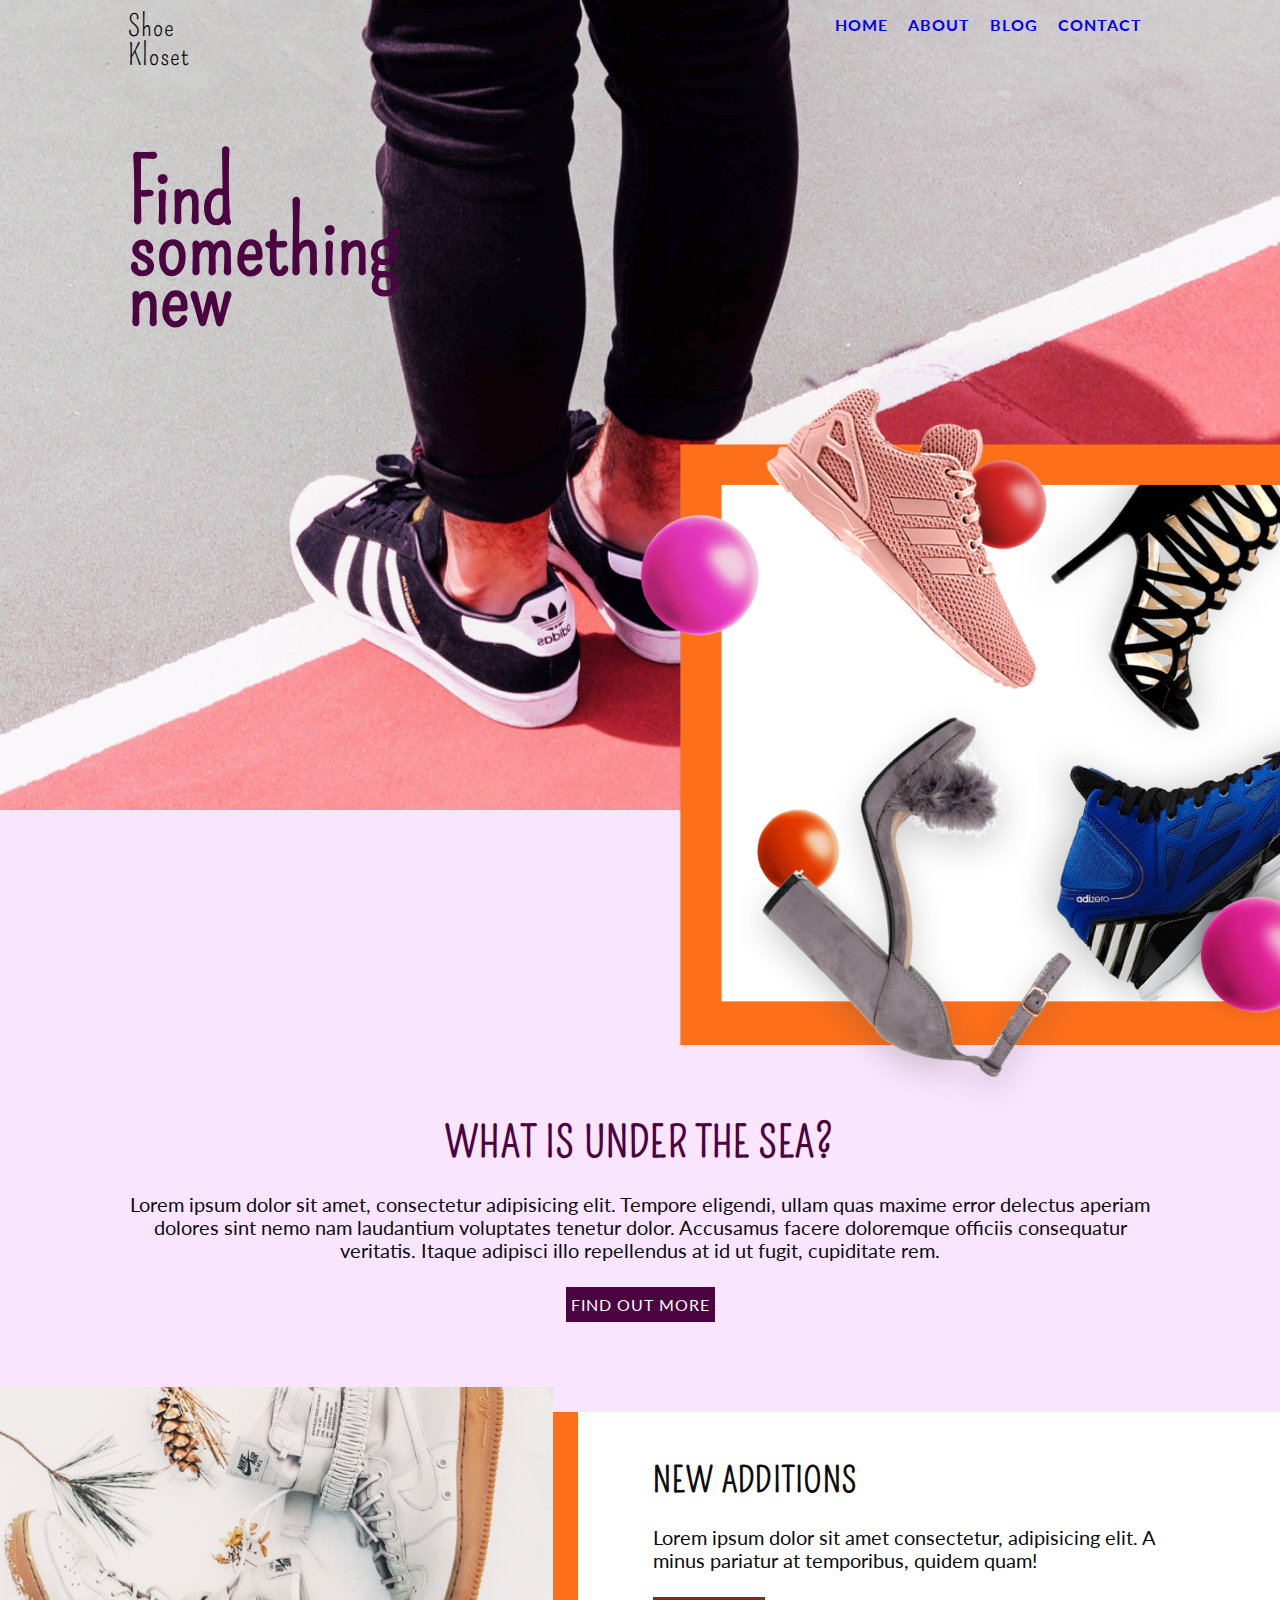
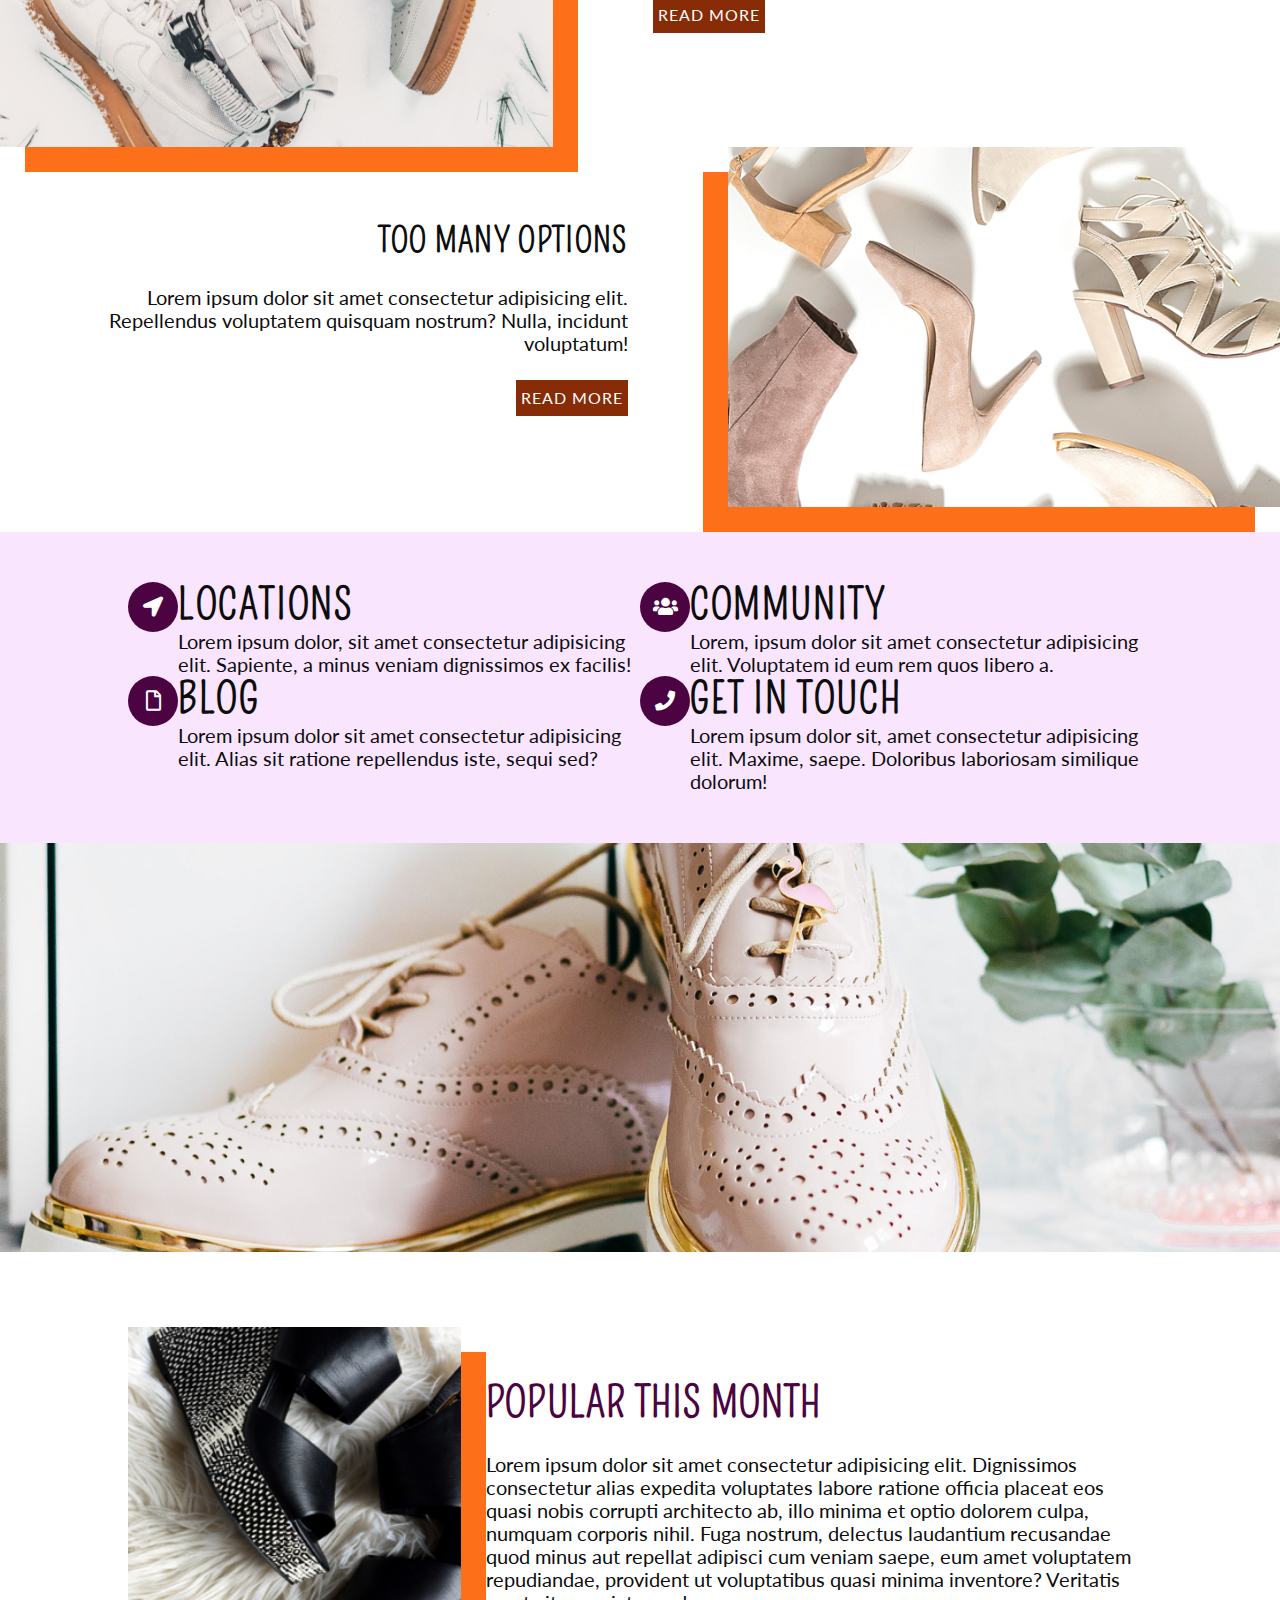
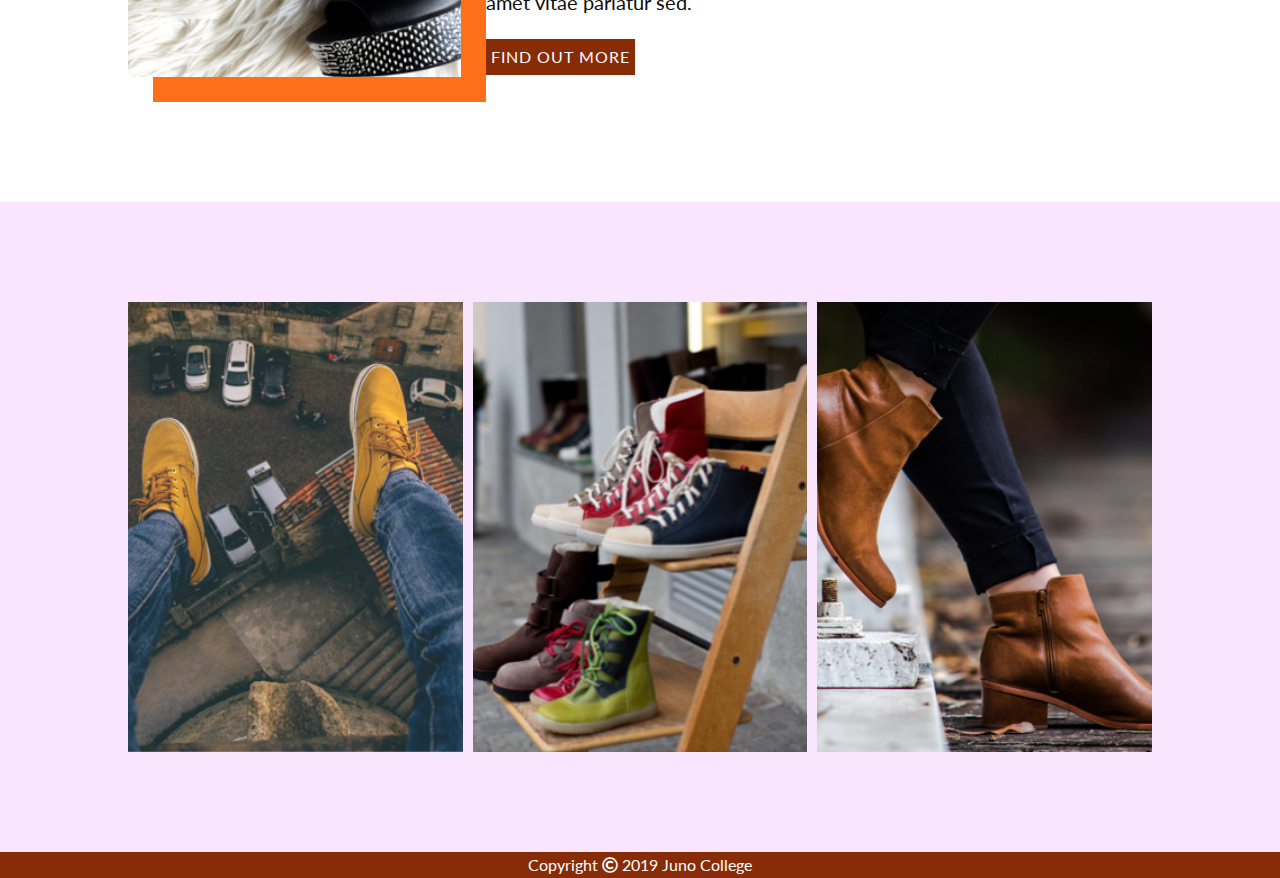
==== commit bd77d5b1: "Switched to img tag within index.html and adjusted CSS accordingly" ====
--- a/index.html
+++ b/index.html
@@ -46,7 +46,7 @@
     <!-- begin about section` -->
     <section class="aboutSection" id="about">
         <div class="aboutImage">
-
+            <img src="./assets/home-box-header.png" alt="">
         </div>
         <!-- begin wrapper -->
         <div class="wrapper">
--- a/styles/styles.css
+++ b/styles/styles.css
@@ -235,10 +235,6 @@
   overflow: hidden;
 }
 
-* {
-  border: 1px solid red;
-}
-
 body {
   font-family: 'Lato', sans-serif;
   font-size: 125%;
@@ -331,6 +327,7 @@
   text-transform: uppercase;
   color: #fff;
   border: none;
+  padding: 5px;
 }
 
 p {
@@ -340,6 +337,16 @@
 ul {
   list-style-type: none;
   margin: 0;
+  padding: 0;
+}
+
+header {
+  height: 90vh;
+  padding-top: 1%;
+}
+
+a:visited {
+  color: #4C0341;
 }
 
 header.headerIndex {
@@ -347,8 +354,6 @@
   background-size: cover;
   background-repeat: no-repeat;
   background-position: center;
-  height: 60vh;
-  padding-top: 1%;
 }
 
 header.headerBlog {
@@ -356,7 +361,17 @@
   background-size: cover;
   background-repeat: no-repeat;
   background-position: center;
-  height: 60vh;
+}
+
+.headerBlog {
+  position: relative;
+}
+
+.headerBlog h2 {
+  display: inline-block;
+  top: 35%;
+  left: 35%;
+  position: absolute;
 }
 
 header.headerContact {
@@ -364,7 +379,17 @@
   background-size: cover;
   background-repeat: no-repeat;
   background-position: center;
-  height: 60vh;
+}
+
+.headerContact {
+  position: relative;
+}
+
+.headerContact h2 {
+  display: inline-block;
+  position: absolute;
+  top: 50%;
+  left: 38%;
 }
 
 nav {
@@ -425,19 +450,17 @@
 .aboutSection {
   position: relative;
   text-align: center;
-  padding: 15vh 0;
-}
-
-.aboutImage {
-  background: url("../assets/home-box-header.png");
-  background-size: cover;
-  background-repeat: no-repeat;
-  background-position: center;
-  height: 60vh;
-  width: 60vh;
-  position: absolute;
-  top: -375px;
-  right: 0;
+  padding: 10vh 0;
+}
+
+.aboutImage img {
+  max-width: 100%;
+  display: block;
+  -o-object-fit: cover;
+     object-fit: cover;
+  width: 50%;
+  margin-left: 50%;
+  margin-top: -40%;
 }
 
 .aboutSection h3 {
@@ -703,32 +726,78 @@
 
 .blogPost {
   width: calc((100% / 3) * 2);
+  margin-top: -15%;
+  z-index: 10;
 }
 
 .blogPostImage {
-  background: url("../assets/blog-post-image.jpg");
-  background-size: cover;
-  background-repeat: no-repeat;
-  background-position: center;
-  width: calc(100% - 25px);
-  height: 80%;
   -webkit-box-shadow: -25px 25px #FE6F19;
           box-shadow: -25px 25px #FE6F19;
-  position: relative;
-  top: -25%;
-  right: -25px;
+  margin-left: 25px;
+}
+
+.blogPostImage img {
+  max-width: 100%;
+  display: block;
+  -o-object-fit: cover;
+     object-fit: cover;
+  width: 100%;
+  height: 100%;
 }
 
 .blogPostContent {
   background-color: #fff;
-  position: relative;
-  top: -15%;
+  margin: 75px 10% 50px 5%;
+}
+
+article h3 {
+  margin-bottom: 12.5px;
+}
+
+.postDate {
+  font-weight: 700;
+  text-transform: capitalize;
+}
+
+.postDate span {
+  text-transform: none;
+}
+
+article p:not(.postDate) {
+  margin: 25px 0;
 }
 
 .blogComments {
   background-color: #FAE5FF;
-  position: relative;
-  top: -15%;
+  padding: 50px 0 100px;
+}
+
+.blogComments h3 {
+  margin-left: 5%;
+}
+
+.blogCommentsContent {
+  padding-bottom: 50px;
+}
+
+.blogCommentContent li:nth-of-type(1) {
+  font-weight: 700;
+  text-transform: capitalize;
+}
+
+.blogCommentContent li:nth-of-type(2) {
+  margin: 12.5px 0;
+}
+
+.blogCommentOne, .blogCommentTwo {
+  display: -webkit-box;
+  display: -ms-flexbox;
+  display: flex;
+  -webkit-box-orient: horizontal;
+  -webkit-box-direction: normal;
+      -ms-flex-flow: row nowrap;
+          flex-flow: row nowrap;
+  padding: 25px 0;
 }
 
 .blogCommentOneImage {
@@ -740,6 +809,10 @@
   width: 100px;
 }
 
+.blogCommentOneContent, .blogCommentTwoContent {
+  width: 90%;
+}
+
 .blogCommentTwoImage {
   background: url("../assets/comment-2.jpg");
   background-size: cover;
@@ -749,12 +822,81 @@
   width: 100px;
 }
 
+form {
+  display: -webkit-box;
+  display: -ms-flexbox;
+  display: flex;
+  -webkit-box-orient: horizontal;
+  -webkit-box-direction: normal;
+      -ms-flex-flow: row wrap;
+          flex-flow: row wrap;
+  -webkit-box-pack: justify;
+      -ms-flex-pack: justify;
+          justify-content: space-between;
+  margin-left: 5%;
+  margin-right: 10%;
+}
+
 .blogComments label {
   display: none;
 }
 
+.blogComments input {
+  background-color: #FAE5FF;
+}
+
+input[type="text"], input[type="email"] {
+  width: calc(50% - 12.5px);
+  padding: 25px;
+  border: none;
+  border-bottom: 1px solid #FE6F19;
+}
+
+input::-webkit-input-placeholder {
+  text-transform: capitalize;
+}
+
+input:-ms-input-placeholder {
+  text-transform: capitalize;
+}
+
+input::-ms-input-placeholder {
+  text-transform: capitalize;
+}
+
+input::placeholder {
+  text-transform: capitalize;
+}
+
+textarea {
+  width: 100%;
+  height: 150px;
+  margin: 25px 0;
+  padding: 25px;
+  border: 1px solid #FE6F19;
+  background-color: #FAE5FF;
+  resize: none;
+}
+
+textarea::-webkit-input-placeholder {
+  text-transform: capitalize;
+}
+
+textarea:-ms-input-placeholder {
+  text-transform: capitalize;
+}
+
+textarea::-ms-input-placeholder {
+  text-transform: capitalize;
+}
+
+textarea::placeholder {
+  text-transform: capitalize;
+}
+
 .blogComments button {
   background-color: #4C0341;
+  width: 100%;
 }
 
 aside {
@@ -763,20 +905,126 @@
 }
 
 .asideImage {
-  background: url("../assets/sidebar-image.jpg");
-  background-size: cover;
-  background-repeat: no-repeat;
-  background-position: center;
   height: 300px;
-  width: 300px;
+  width: 90%;
+  -webkit-box-shadow: 12.5px 0px #fff;
+          box-shadow: 12.5px 0px #fff;
+  margin-top: 75px;
+}
+
+.asideImage img {
+  max-width: 100%;
+  display: block;
+  -o-object-fit: cover;
+     object-fit: cover;
+  width: 100%;
+  height: 100%;
 }
 
 .asideContent {
   background-color: #fff;
+  margin-left: 33.3%;
+  margin-right: calc(10% - 12.5px);
+  padding: 12.5px 12.5px 0px 0px;
+}
+
+.asideContent div {
+  padding: 12.5px;
 }
 
 aside ul {
   list-style-type: disc;
+}
+
+.contactMain {
+  background-color: #FAE5FF;
+  padding: 100px 0;
+}
+
+.flexContainerContactMain {
+  display: -webkit-box;
+  display: -ms-flexbox;
+  display: flex;
+  -webkit-box-orient: horizontal;
+  -webkit-box-direction: reverse;
+      -ms-flex-flow: row-reverse nowrap;
+          flex-flow: row-reverse nowrap;
+}
+
+.contactForm {
+  width: calc((100% / 3) * 2);
+  background-color: #FAE5FF;
+  margin-top: -20%;
+  margin-left: 25px;
+  z-index: 10;
+}
+
+.contactInfo {
+  width: calc(100% / 3);
+}
+
+.contactForm form {
+  margin: 0;
+  padding: 5%;
+  -webkit-box-shadow: -25px 25px #FE6F19;
+          box-shadow: -25px 25px #FE6F19;
+  background-color: #fff;
+}
+
+.contactForm label {
+  display: none;
+}
+
+.contactForm textarea {
+  background-color: #fff;
+}
+
+.contactForm button {
+  width: 100%;
+  background-color: #882C07;
+}
+
+.listItemEmail {
+  padding: 12.5px 0;
+}
+
+.contactEmail {
+  font-family: 'Pompiere', cursive;
+  font-size: 1.5rem;
+  letter-spacing: 1.3px;
+  color: #4C0341;
+  margin: 0;
+  text-transform: uppercase;
+  text-decoration: none;
+}
+
+.socialLinks {
+  display: -webkit-box;
+  display: -ms-flexbox;
+  display: flex;
+  -webkit-box-orient: horizontal;
+  -webkit-box-direction: normal;
+      -ms-flex-flow: row nowrap;
+          flex-flow: row nowrap;
+  padding-bottom: 5px;
+}
+
+.socialLinks a {
+  width: 25%;
+  margin-right: 25px;
+  color: #4C0341;
+}
+
+.contactInfoDetails {
+  text-transform: capitalize;
+}
+
+.contactInfoDetails li {
+  padding-bottom: 5px;
+}
+
+.contactInfoDetails li:nth-of-type(4) {
+  text-transform: uppercase;
 }
 
 footer {
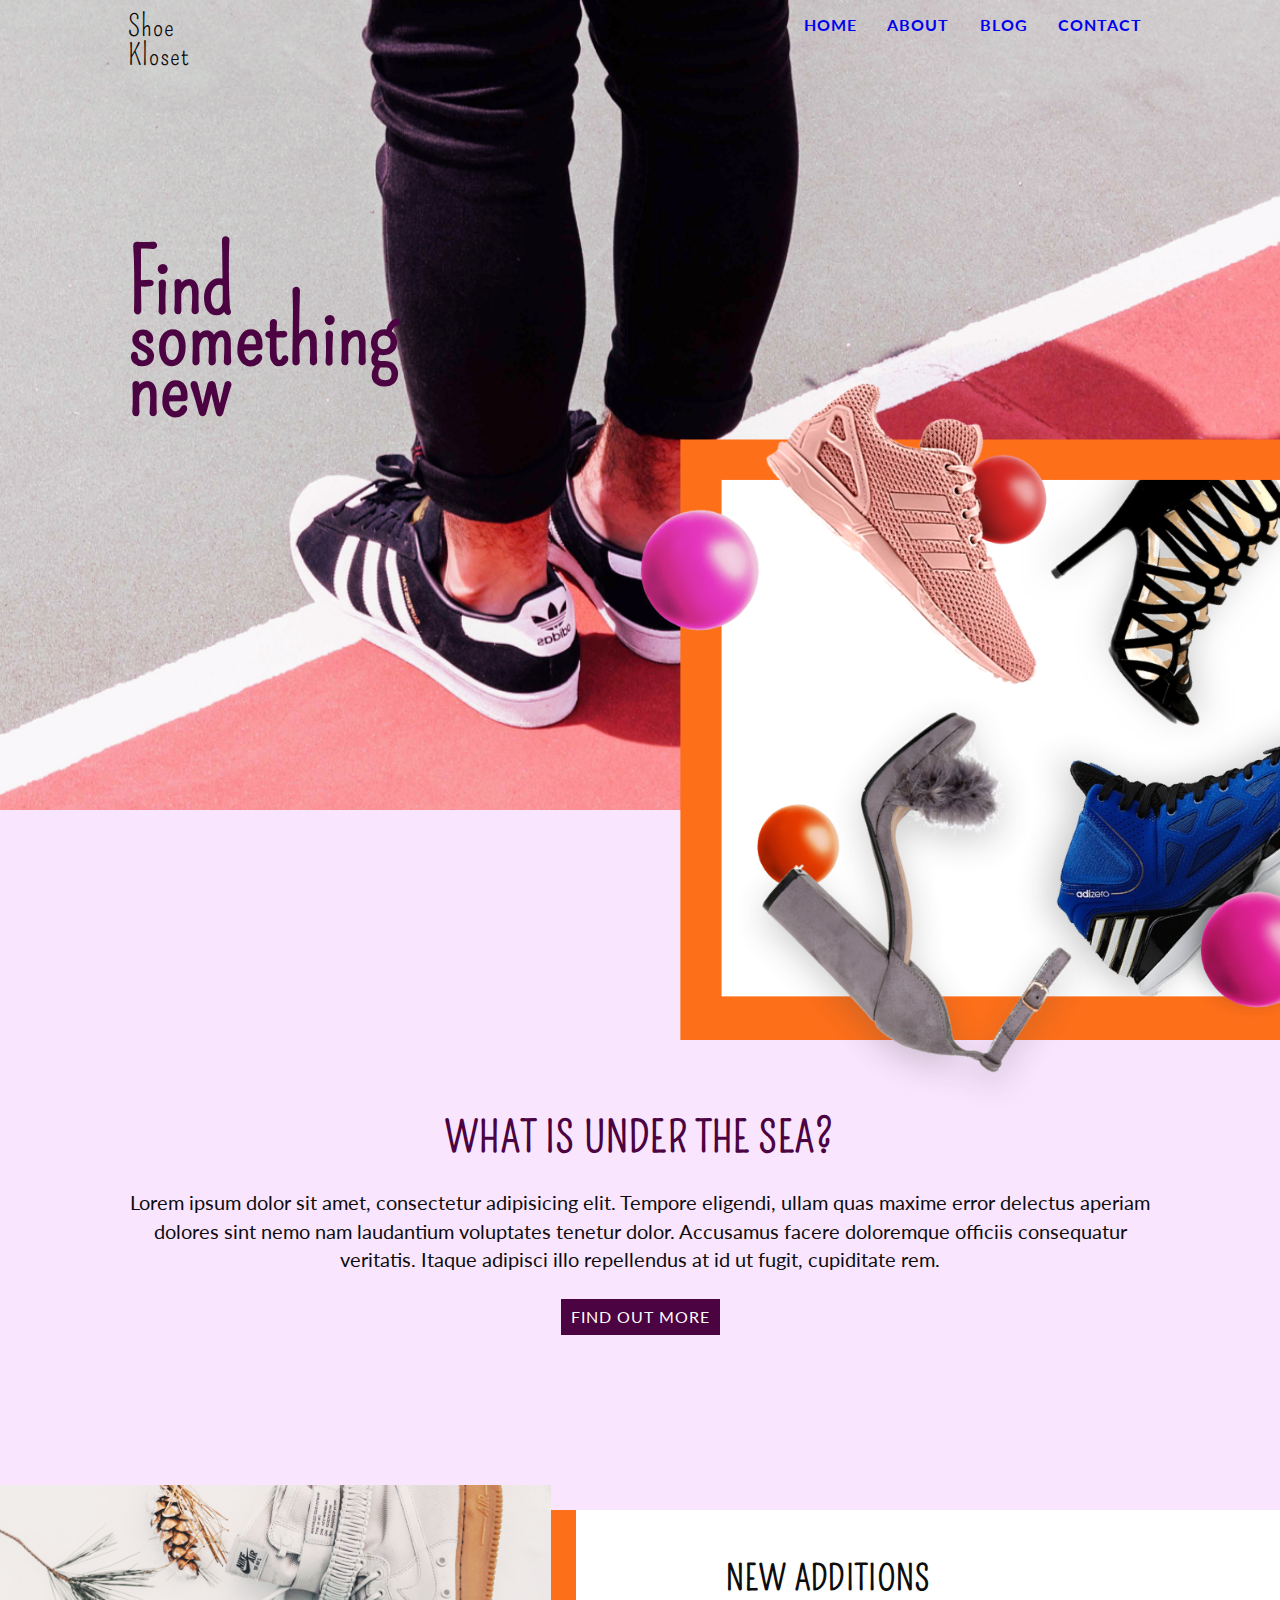
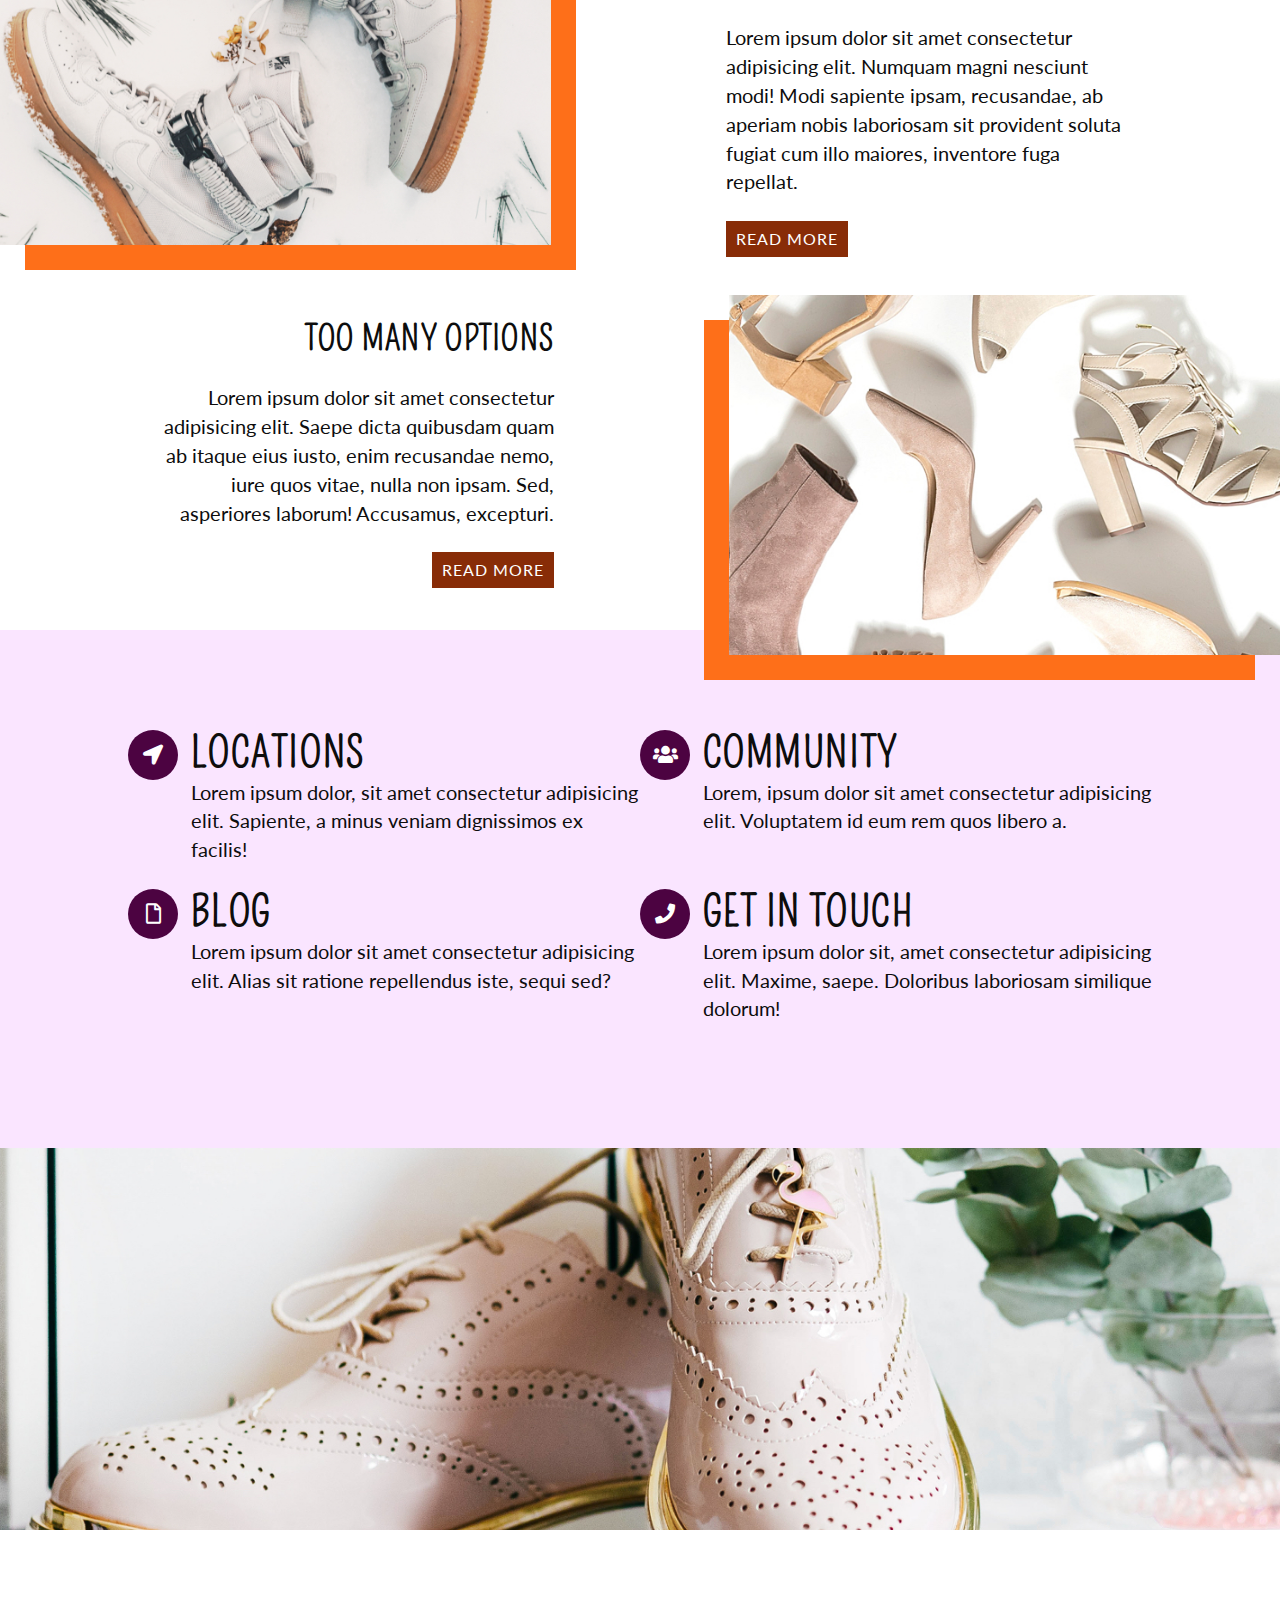
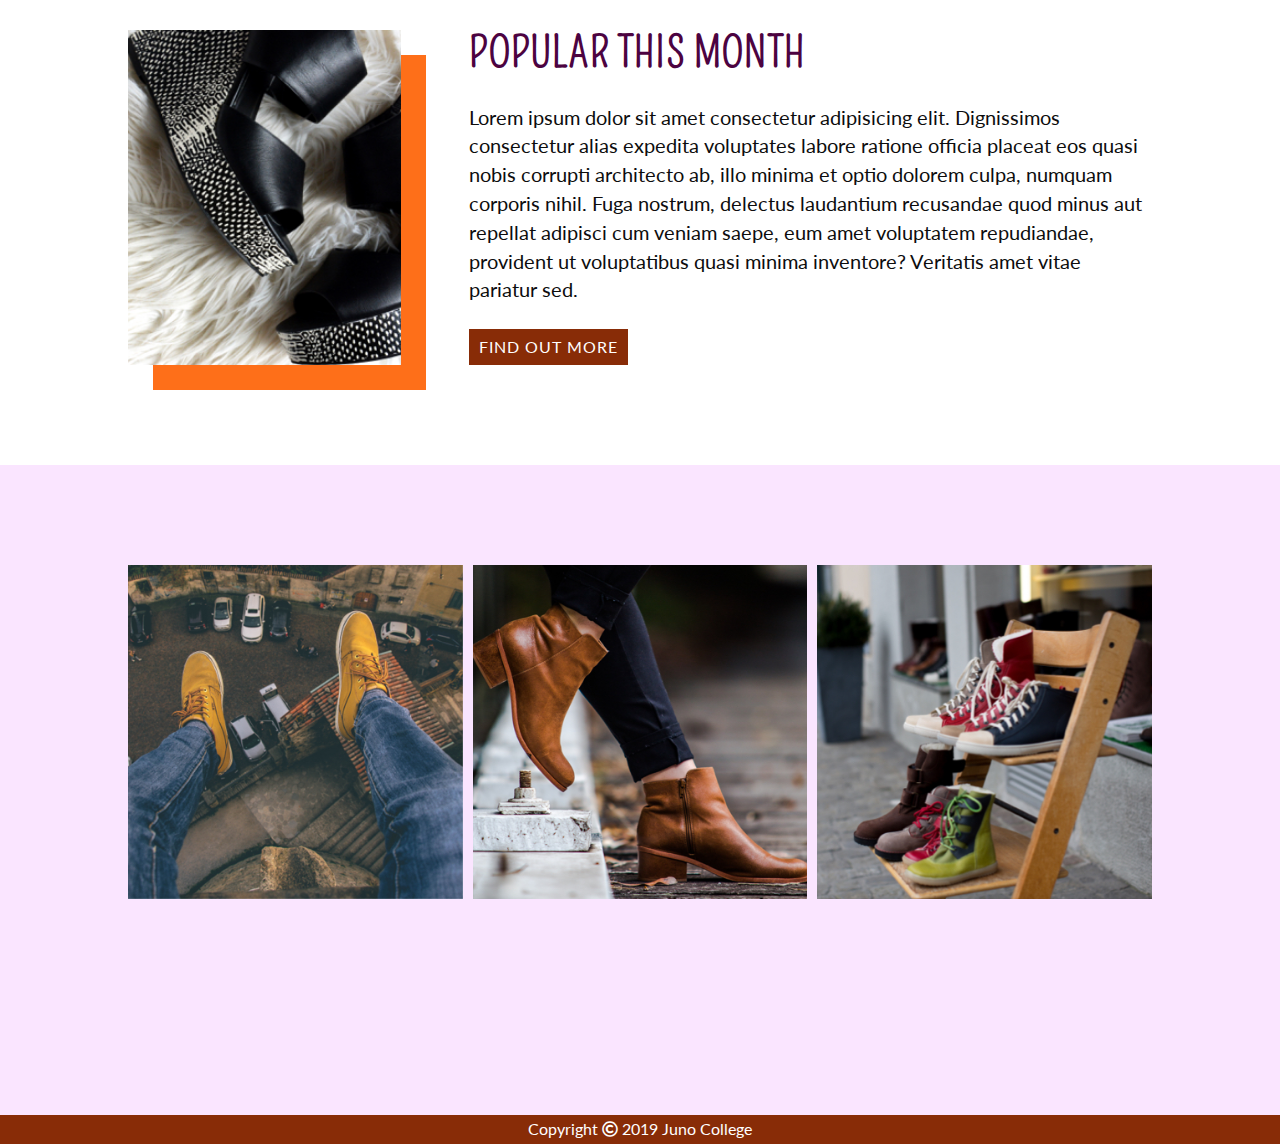
==== commit e0a9b4f2: "HTML and CSS finalized. Code cleaned. Responsive design incomplete." ====
--- a/index.html
+++ b/index.html
@@ -46,7 +46,7 @@
     <!-- begin about section` -->
     <section class="aboutSection" id="about">
         <div class="aboutImage">
-            <img src="./assets/home-box-header.png" alt="">
+            <img src="./assets/home-box-header.png" alt="Examples of our men's running shoe and women's high heel collections.">
         </div>
         <!-- begin wrapper -->
         <div class="wrapper">
@@ -70,7 +70,7 @@
                         <h4>new additions</h4>
                     </li>
                     <li>
-                        <p>Lorem ipsum dolor sit amet consectetur, adipisicing elit. A minus pariatur at temporibus, quidem quam!</p>
+                        <p>Lorem ipsum dolor sit amet consectetur adipisicing elit. Numquam magni nesciunt modi! Modi sapiente ipsam, recusandae, ab aperiam nobis laboriosam sit provident soluta fugiat cum illo maiores, inventore fuga repellat.</p>
                     </li>
                     <li>
                         <button>read more</button>
@@ -88,7 +88,7 @@
                         <h4>too many options</h4>
                     </li>
                     <li>
-                        <p>Lorem ipsum dolor sit amet consectetur adipisicing elit. Repellendus voluptatem quisquam nostrum? Nulla, incidunt voluptatum!</p>
+                        <p>Lorem ipsum dolor sit amet consectetur adipisicing elit. Saepe dicta quibusdam quam ab itaque eius iusto, enim recusandae nemo, iure quos vitae, nulla non ipsam. Sed, asperiores laborum! Accusamus, excepturi.</p>
                     </li>
                     <li>
                         <button>read more</button>
@@ -155,7 +155,7 @@
     <section class="popularProductsSection">
         <div class="flexContainerPopularProducts wrapper">
             <div class="popularProductsContentImage">
-
+                <img src="./assets/square-image.jpg" alt="Women's black leather platform sandals.">
             </div>
             <div class="popularProductsContent">
                 <ul>
@@ -178,13 +178,13 @@
     <section class="gallerySection">
             <div class="flexContainerGallery wrapper">
                 <div class="galleryImage galleryImage1">
-        
+                    <img src="./assets/gallery-image-1.jpg" alt="Cool shoes on the feet of someone who is dangling their legs over the edge of a high wall.">
                 </div>
                 <div class="galleryImage galleryImage2">
-        
+                    <img src="./assets/gallery-image-3.jpg" alt="Women's brown leather booties.">
                 </div>
                 <div class="galleryImage galleryImage3">
-        
+                    <img src="./assets/gallery-image-2.jpg" alt="Photo of the wide variety of shoes that line our store shelves.">
                 </div>
             </div>
 
--- a/styles/styles.css
+++ b/styles/styles.css
@@ -251,8 +251,6 @@
   line-height: 3.2rem;
   color: #4C0341;
   margin: 0;
-  padding-top: 10vh;
-  width: 26%;
 }
 
 h1::first-letter {
@@ -327,11 +325,12 @@
   text-transform: uppercase;
   color: #fff;
   border: none;
-  padding: 5px;
+  padding: 5px 10px;
 }
 
 p {
   margin: 0;
+  line-height: 1.8rem;
 }
 
 ul {
@@ -356,6 +355,11 @@
   background-position: center;
 }
 
+.headerIndex h1 {
+  padding-top: 20vh;
+  width: 25%;
+}
+
 header.headerBlog {
   background: url("../assets/blog-header.jpg");
   background-size: cover;
@@ -369,7 +373,7 @@
 
 .headerBlog h2 {
   display: inline-block;
-  top: 35%;
+  top: 45%;
   left: 35%;
   position: absolute;
 }
@@ -399,6 +403,7 @@
   line-height: 1.45rem;
   letter-spacing: 1px;
   text-align: center;
+  width: 35%;
 }
 
 .flexContainerNav {
@@ -423,7 +428,6 @@
   -webkit-box-direction: normal;
       -ms-flex-flow: row nowrap;
           flex-flow: row nowrap;
-  width: 40%;
   -webkit-box-pack: justify;
       -ms-flex-pack: justify;
           justify-content: space-between;
@@ -450,7 +454,8 @@
 .aboutSection {
   position: relative;
   text-align: center;
-  padding: 10vh 0;
+  padding-top: 85px;
+  padding-bottom: 175px;
 }
 
 .aboutImage img {
@@ -499,22 +504,31 @@
   background-color: #882C07;
 }
 
-.latestProductOne {
-  display: -webkit-box;
-  display: -ms-flexbox;
-  display: flex;
-  -webkit-box-orient: horizontal;
-  -webkit-box-direction: normal;
-      -ms-flex-direction: row;
-          flex-direction: row;
+.latestProductOne, .latestProductTwo {
+  display: -webkit-box;
+  display: -ms-flexbox;
+  display: flex;
   width: 100%;
   height: 50%;
+}
+
+.latestProductOneContent, .latestProductTwoContent {
+  width: calc(50% + 75px);
+  height: 100%;
+  padding: 50px 150px;
 }
 
 .latestProductImage {
   width: calc(50% - 75px);
   height: 100%;
   position: relative;
+}
+
+.latestProductOne {
+  -webkit-box-orient: horizontal;
+  -webkit-box-direction: normal;
+      -ms-flex-direction: row;
+          flex-direction: row;
 }
 
 .latestProductOneImage {
@@ -529,22 +543,11 @@
   left: -25px;
 }
 
-.latestProductOneContent {
-  width: calc(50% + 75px);
-  height: 100%;
-  padding: 50px 75px;
-}
-
 .latestProductTwo {
-  display: -webkit-box;
-  display: -ms-flexbox;
-  display: flex;
   -webkit-box-orient: horizontal;
   -webkit-box-direction: reverse;
       -ms-flex-direction: row-reverse;
           flex-direction: row-reverse;
-  height: 50%;
-  width: 100%;
 }
 
 .latestProductTwoImage {
@@ -555,19 +558,16 @@
   -webkit-box-shadow: -25px 25px #FE6F19;
           box-shadow: -25px 25px #FE6F19;
   margin-right: 25px;
-  top: -25px;
+  top: 25px;
   right: -25px;
 }
 
 .latestProductTwoContent {
-  width: calc(50% + 75px);
-  height: 100%;
-  padding: 50px 75px;
   text-align: right;
 }
 
 .midNavSection {
-  height: 80vh;
+  height: 100vh;
 }
 
 .flexContainerMidNav {
@@ -578,7 +578,7 @@
   -webkit-box-direction: normal;
       -ms-flex-flow: row wrap;
           flex-flow: row wrap;
-  padding: 50px 0;
+  padding: 100px 0;
 }
 
 .midNavSection .flexContainerMidNavElements {
@@ -591,10 +591,12 @@
   -webkit-box-direction: normal;
       -ms-flex-flow: row nowrap;
           flex-flow: row nowrap;
+  margin-bottom: 25px;
 }
 
 .midNavIcon {
   text-align: center;
+  margin-right: 12.5px;
 }
 
 .midNavSection i {
@@ -640,18 +642,18 @@
 }
 
 .popularProductsContentImage {
-  background: url("../assets/square-image.jpg");
-  background-size: cover;
-  background-repeat: no-repeat;
-  background-position: center;
   width: calc(100% / 3);
-  height: 350px;
+}
+
+.popularProductsContentImage img {
+  max-width: 100%;
+  display: block;
+  -o-object-fit: cover;
+     object-fit: cover;
+  width: 80%;
+  height: 100%;
   -webkit-box-shadow: 25px 25px #FE6F19;
           box-shadow: 25px 25px #FE6F19;
-  margin-left: 25px;
-  position: relative;
-  top: -25px;
-  left: -25px;
 }
 
 .popularProductsContent {
@@ -685,6 +687,9 @@
   -webkit-box-direction: normal;
       -ms-flex-flow: row nowrap;
           flex-flow: row nowrap;
+  -webkit-box-pack: justify;
+      -ms-flex-pack: justify;
+          justify-content: space-between;
 }
 
 .galleryImage {
@@ -692,26 +697,11 @@
   height: 50vh;
 }
 
-.galleryImage1 {
-  background: url("../assets/gallery-image-1.jpg");
-  background-size: cover;
-  background-repeat: no-repeat;
-  background-position: center;
-}
-
-.galleryImage2 {
-  background: url("../assets/gallery-image-2.jpg");
-  background-size: cover;
-  background-repeat: no-repeat;
-  background-position: center;
-  margin: 0 10px;
-}
-
-.galleryImage3 {
-  background: url("../assets/gallery-image-3.jpg");
-  background-size: cover;
-  background-repeat: no-repeat;
-  background-position: center;
+.galleryImage img {
+  max-width: 100%;
+  display: block;
+  -o-object-fit: cover;
+     object-fit: cover;
 }
 
 .blogMain {
@@ -724,9 +714,14 @@
           flex-flow: row-reverse nowrap;
 }
 
+.blogWrapper {
+  margin-left: 5%;
+  margin-right: 10%;
+}
+
 .blogPost {
   width: calc((100% / 3) * 2);
-  margin-top: -15%;
+  margin-top: -20%;
   z-index: 10;
 }
 
@@ -773,7 +768,7 @@
 }
 
 .blogComments h3 {
-  margin-left: 5%;
+  margin-left: 2.5%;
 }
 
 .blogCommentsContent {
@@ -798,6 +793,10 @@
       -ms-flex-flow: row nowrap;
           flex-flow: row nowrap;
   padding: 25px 0;
+}
+
+.blogCommentImage {
+  margin-right: 20px;
 }
 
 .blogCommentOneImage {
@@ -833,8 +832,6 @@
   -webkit-box-pack: justify;
       -ms-flex-pack: justify;
           justify-content: space-between;
-  margin-left: 5%;
-  margin-right: 10%;
 }
 
 .blogComments label {
@@ -902,14 +899,13 @@
 aside {
   width: calc(100% / 3);
   background-color: #FAE5FF;
+  position: relative;
 }
 
 .asideImage {
-  height: 300px;
   width: 90%;
-  -webkit-box-shadow: 12.5px 0px #fff;
-          box-shadow: 12.5px 0px #fff;
-  margin-top: 75px;
+  position: absolute;
+  top: 65px;
 }
 
 .asideImage img {
@@ -926,6 +922,18 @@
   margin-left: 33.3%;
   margin-right: calc(10% - 12.5px);
   padding: 12.5px 12.5px 0px 0px;
+  height: 700px;
+  margin-top: 75px;
+  display: -webkit-box;
+  display: -ms-flexbox;
+  display: flex;
+  -webkit-box-orient: vertical;
+  -webkit-box-direction: normal;
+      -ms-flex-flow: column nowrap;
+          flex-flow: column nowrap;
+  -webkit-box-pack: end;
+      -ms-flex-pack: end;
+          justify-content: flex-end;
 }
 
 .asideContent div {
@@ -934,6 +942,7 @@
 
 aside ul {
   list-style-type: disc;
+  margin-left: 20px;
 }
 
 .contactMain {
@@ -954,7 +963,7 @@
 .contactForm {
   width: calc((100% / 3) * 2);
   background-color: #FAE5FF;
-  margin-top: -20%;
+  margin-top: -30%;
   margin-left: 25px;
   z-index: 10;
 }
@@ -977,6 +986,7 @@
 
 .contactForm textarea {
   background-color: #fff;
+  height: 300px;
 }
 
 .contactForm button {
